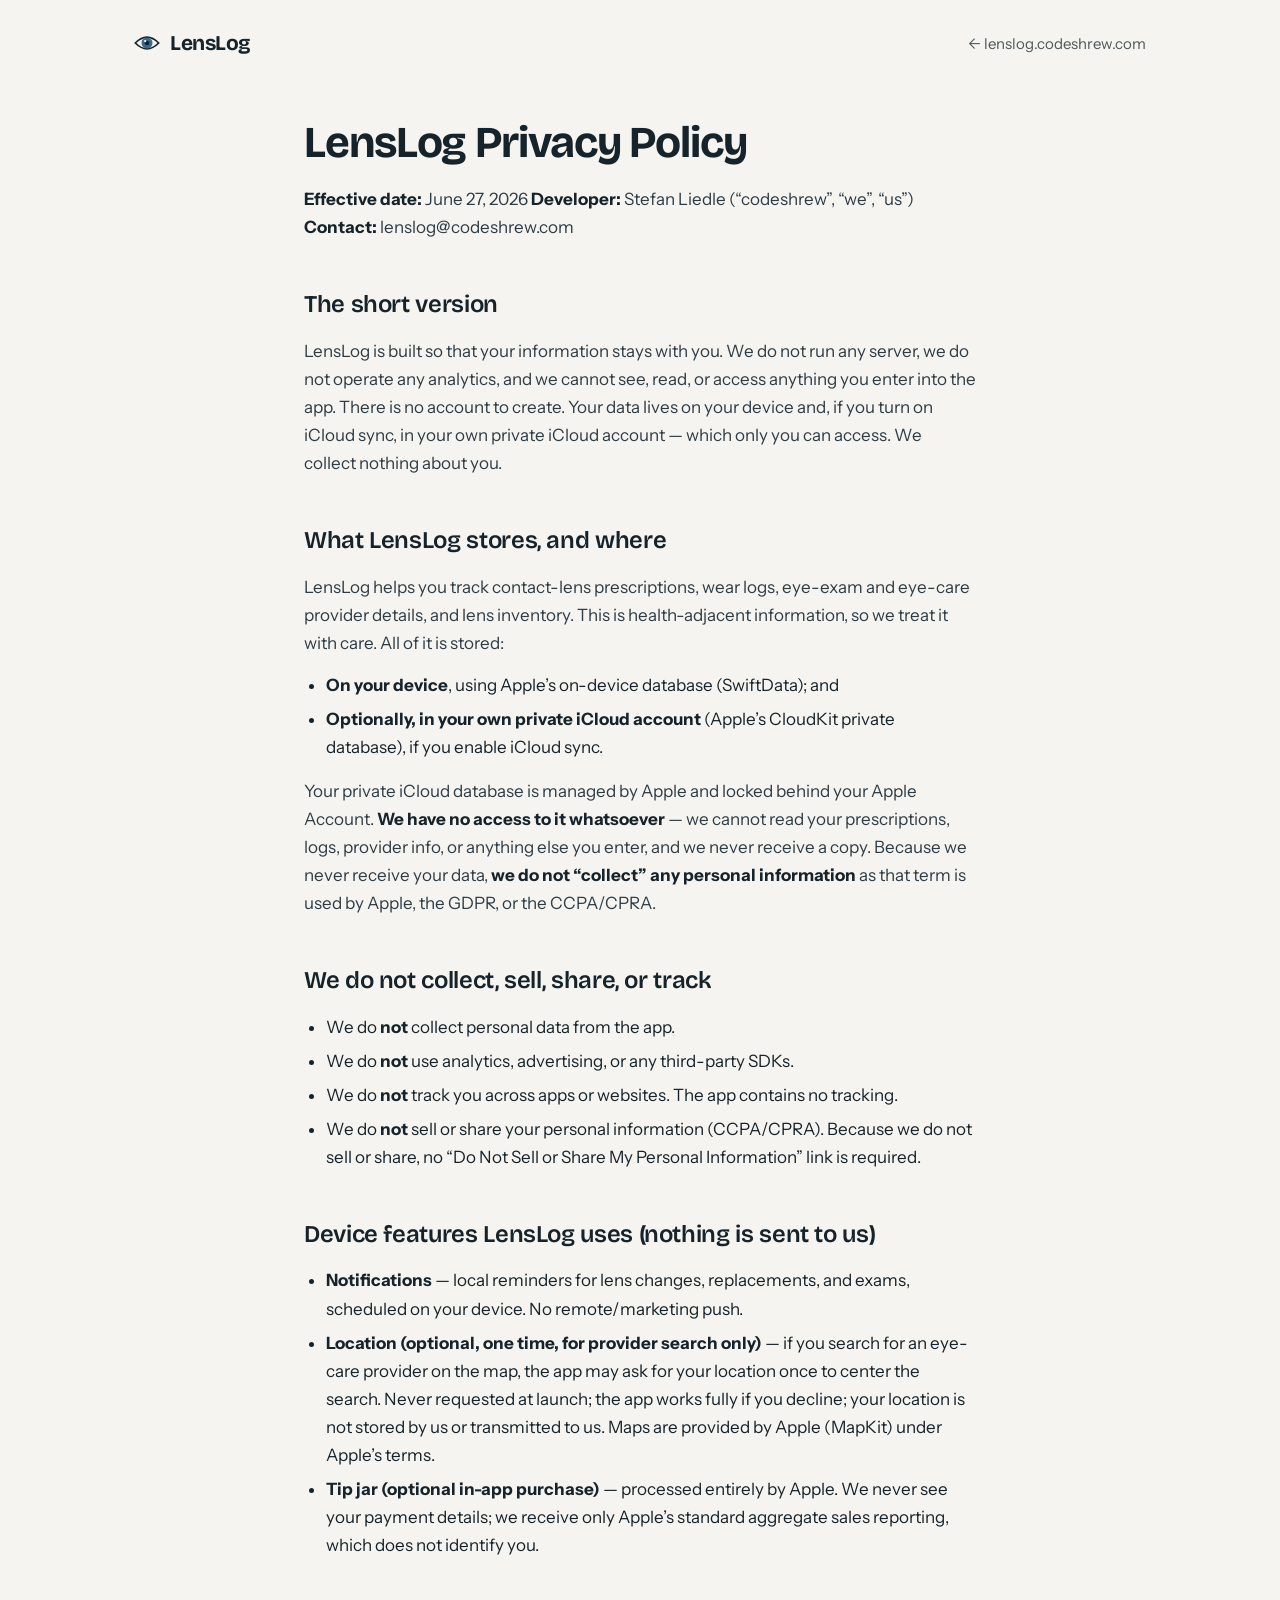
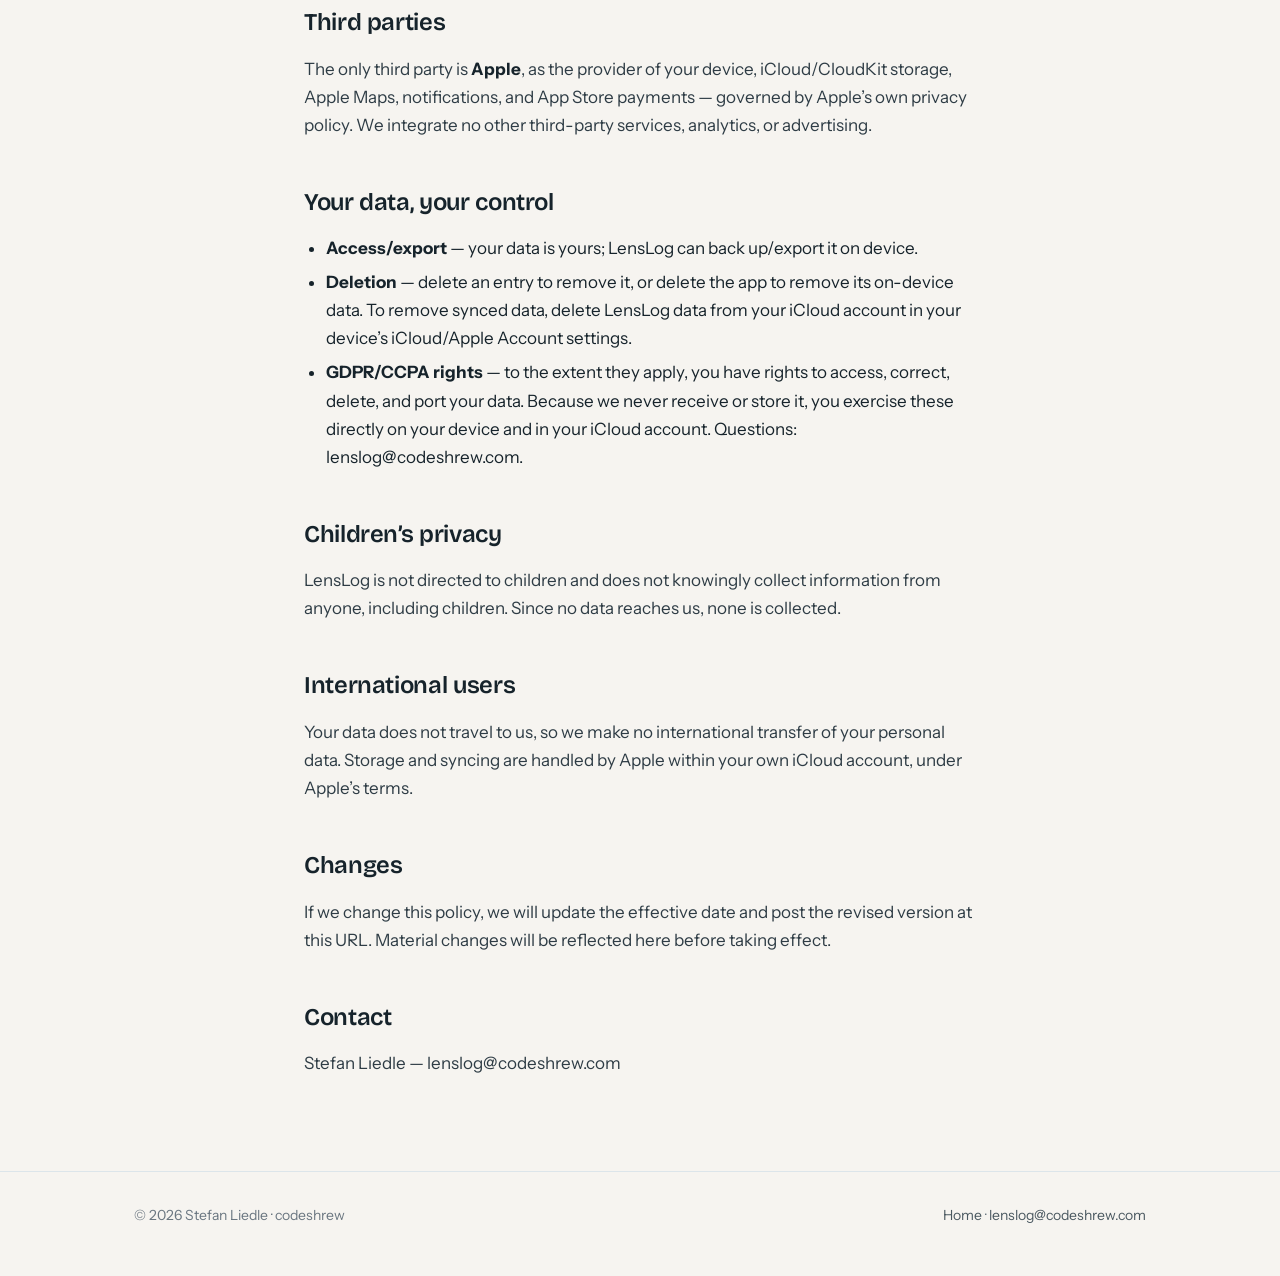
==== privacy/index.html @ 2ac611b7 "LensLog public site: splash + privacy policy Static GitHub Pages site for lenslog.codeshrew.com.  Co" ====
<!DOCTYPE html>
<html lang="en">
<head>
<meta charset="utf-8">
<meta name="viewport" content="width=device-width, initial-scale=1">
<title>Privacy Policy — LensLog</title>
<meta name="description" content="LensLog collects nothing. Your data stays on your device and in your own private iCloud.">
<link rel="icon" href="/favicon.svg" type="image/svg+xml">
<link rel="preconnect" href="https://fonts.googleapis.com">
<link rel="preconnect" href="https://fonts.gstatic.com" crossorigin>
<link href="https://fonts.googleapis.com/css2?family=Bricolage+Grotesque:opsz,wght@12..96,600;12..96,700&family=Instrument+Sans:wght@400;500;600&family=Spline+Sans+Mono:wght@400;500&display=swap" rel="stylesheet">
<style>
:root{--ink:#16232B;--iris:#3A6B8A;--iris-deep:#2B5069;--mist:#DCE5EA;--paper:#F6F4F0}
*{margin:0;padding:0;box-sizing:border-box}
body{font-family:"Instrument Sans",system-ui,sans-serif;background:var(--paper);color:var(--ink);
  font-size:17px;line-height:1.65;-webkit-font-smoothing:antialiased}
a{color:var(--iris-deep)}
a:focus-visible{outline:3px solid var(--iris);outline-offset:3px;border-radius:4px}
.wrap{max-width:720px;margin:0 auto;padding:0 24px}
nav{padding:26px 0}
nav .wrap{display:flex;align-items:center;justify-content:space-between;max-width:1060px}
.wordmark{display:flex;align-items:center;gap:10px;text-decoration:none;color:var(--ink);
  font-family:"Bricolage Grotesque",sans-serif;font-weight:700;font-size:21px;letter-spacing:-.02em}
.wordmark svg{width:26px;height:26px}
nav .links a{text-decoration:none;color:var(--ink);opacity:.75;font-size:15px}
nav .links a:hover{opacity:1}
main{padding:32px 0 80px}
main h1{font-family:"Bricolage Grotesque",sans-serif;font-size:clamp(32px,4.6vw,44px);
  font-weight:700;letter-spacing:-.025em;line-height:1.1;margin-bottom:18px}
main h2{font-family:"Bricolage Grotesque",sans-serif;font-size:24px;font-weight:600;
  letter-spacing:-.015em;margin:44px 0 12px}
main h3{font-size:18px;font-weight:600;margin:28px 0 8px}
main p{margin:0 0 14px;color:#2e3c45}
main ul,main ol{margin:0 0 16px 1.3em}
main li{margin-bottom:6px}
main strong{color:var(--ink)}
main hr{border:none;border-top:1px solid var(--mist);margin:36px 0}
footer{border-top:1px solid var(--mist)}
footer .wrap{max-width:1060px;padding:32px 24px 48px;font-size:14px;color:#6a7680;
  display:flex;justify-content:space-between;gap:16px;flex-wrap:wrap}
footer a{color:#4a5860;text-decoration:none}
footer a:hover{text-decoration:underline}
</style>
</head>
<body>
<nav>
  <div class="wrap">
    <a class="wordmark" href="/">
      <svg viewBox="0 0 40 40" aria-hidden="true">
        <path d="M2 20 Q 20 2 38 20 Q 20 38 2 20 Z" fill="none" stroke="#16232B" stroke-width="2.6"/>
        <circle cx="20" cy="20" r="8.5" fill="#3A6B8A"/>
        <circle cx="20" cy="20" r="3.6" fill="#16232B"/>
        <circle cx="17.2" cy="17" r="1.7" fill="#fff"/>
      </svg>
      LensLog
    </a>
    <div class="links"><a href="/">← lenslog.codeshrew.com</a></div>
  </div>
</nav>
<main>
<div class="wrap">
<h1 id="lenslog-privacy-policy">LensLog Privacy Policy</h1>
<p><strong>Effective date:</strong> June 27, 2026
<strong>Developer:</strong> Stefan Liedle (“codeshrew”, “we”, “us”)
<strong>Contact:</strong> lenslog@codeshrew.com</p>
<h2 id="the-short-version">The short version</h2>
<p>LensLog is built so that your information stays with you. We do not
run any server, we do not operate any analytics, and we cannot see,
read, or access anything you enter into the app. There is no account to
create. Your data lives on your device and, if you turn on iCloud sync,
in your own private iCloud account — which only you can access. We
collect nothing about you.</p>
<h2 id="what-lenslog-stores-and-where">What LensLog stores, and
where</h2>
<p>LensLog helps you track contact-lens prescriptions, wear logs,
eye-exam and eye-care provider details, and lens inventory. This is
health-adjacent information, so we treat it with care. All of it is
stored:</p>
<ul>
<li><strong>On your device</strong>, using Apple’s on-device database
(SwiftData); and</li>
<li><strong>Optionally, in your own private iCloud account</strong>
(Apple’s CloudKit private database), if you enable iCloud sync.</li>
</ul>
<p>Your private iCloud database is managed by Apple and locked behind
your Apple Account. <strong>We have no access to it whatsoever</strong>
— we cannot read your prescriptions, logs, provider info, or anything
else you enter, and we never receive a copy. Because we never receive
your data, <strong>we do not “collect” any personal information</strong>
as that term is used by Apple, the GDPR, or the CCPA/CPRA.</p>
<h2 id="we-do-not-collect-sell-share-or-track">We do not collect, sell,
share, or track</h2>
<ul>
<li>We do <strong>not</strong> collect personal data from the app.</li>
<li>We do <strong>not</strong> use analytics, advertising, or any
third-party SDKs.</li>
<li>We do <strong>not</strong> track you across apps or websites. The
app contains no tracking.</li>
<li>We do <strong>not</strong> sell or share your personal information
(CCPA/CPRA). Because we do not sell or share, no “Do Not Sell or Share
My Personal Information” link is required.</li>
</ul>
<h2 id="device-features-lenslog-uses-nothing-is-sent-to-us">Device
features LensLog uses (nothing is sent to us)</h2>
<ul>
<li><strong>Notifications</strong> — local reminders for lens changes,
replacements, and exams, scheduled on your device. No remote/marketing
push.</li>
<li><strong>Location (optional, one time, for provider search
only)</strong> — if you search for an eye-care provider on the map, the
app may ask for your location once to center the search. Never requested
at launch; the app works fully if you decline; your location is not
stored by us or transmitted to us. Maps are provided by Apple (MapKit)
under Apple’s terms.</li>
<li><strong>Tip jar (optional in-app purchase)</strong> — processed
entirely by Apple. We never see your payment details; we receive only
Apple’s standard aggregate sales reporting, which does not identify
you.</li>
</ul>
<h2 id="third-parties">Third parties</h2>
<p>The only third party is <strong>Apple</strong>, as the provider of
your device, iCloud/CloudKit storage, Apple Maps, notifications, and App
Store payments — governed by Apple’s own privacy policy. We integrate no
other third-party services, analytics, or advertising.</p>
<h2 id="your-data-your-control">Your data, your control</h2>
<ul>
<li><strong>Access/export</strong> — your data is yours; LensLog can
back up/export it on device.</li>
<li><strong>Deletion</strong> — delete an entry to remove it, or delete
the app to remove its on-device data. To remove synced data, delete
LensLog data from your iCloud account in your device’s iCloud/Apple
Account settings.</li>
<li><strong>GDPR/CCPA rights</strong> — to the extent they apply, you
have rights to access, correct, delete, and port your data. Because we
never receive or store it, you exercise these directly on your device
and in your iCloud account. Questions: lenslog@codeshrew.com.</li>
</ul>
<h2 id="childrens-privacy">Children’s privacy</h2>
<p>LensLog is not directed to children and does not knowingly collect
information from anyone, including children. Since no data reaches us,
none is collected.</p>
<h2 id="international-users">International users</h2>
<p>Your data does not travel to us, so we make no international transfer
of your personal data. Storage and syncing are handled by Apple within
your own iCloud account, under Apple’s terms.</p>
<h2 id="changes">Changes</h2>
<p>If we change this policy, we will update the effective date and post
the revised version at this URL. Material changes will be reflected here
before taking effect.</p>
<h2 id="contact">Contact</h2>
<p>Stefan Liedle — lenslog@codeshrew.com</p>
</div>
</main>
<footer>
  <div class="wrap">
    <div>© 2026 Stefan Liedle · codeshrew</div>
    <div><a href="/">Home</a> · <a href="mailto:lenslog@codeshrew.com">lenslog@codeshrew.com</a></div>
  </div>
</footer>
</body>
</html>
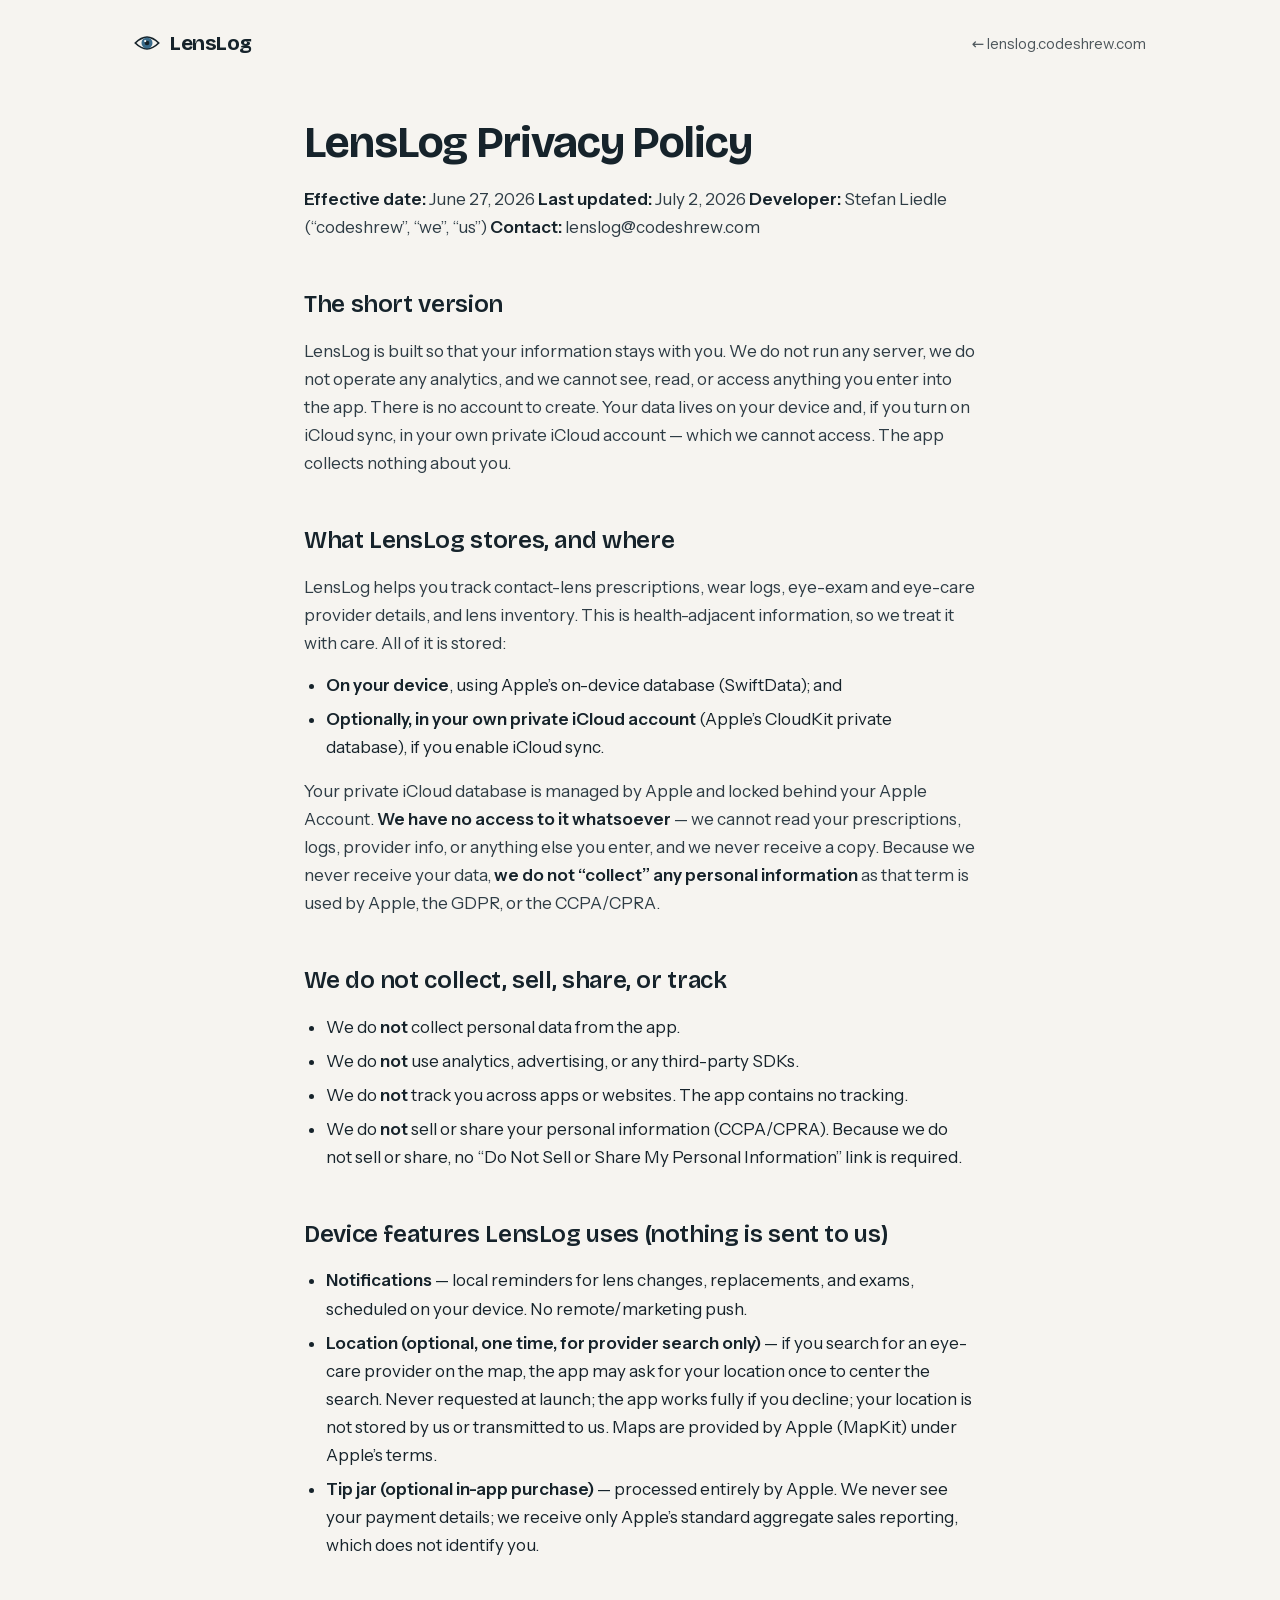
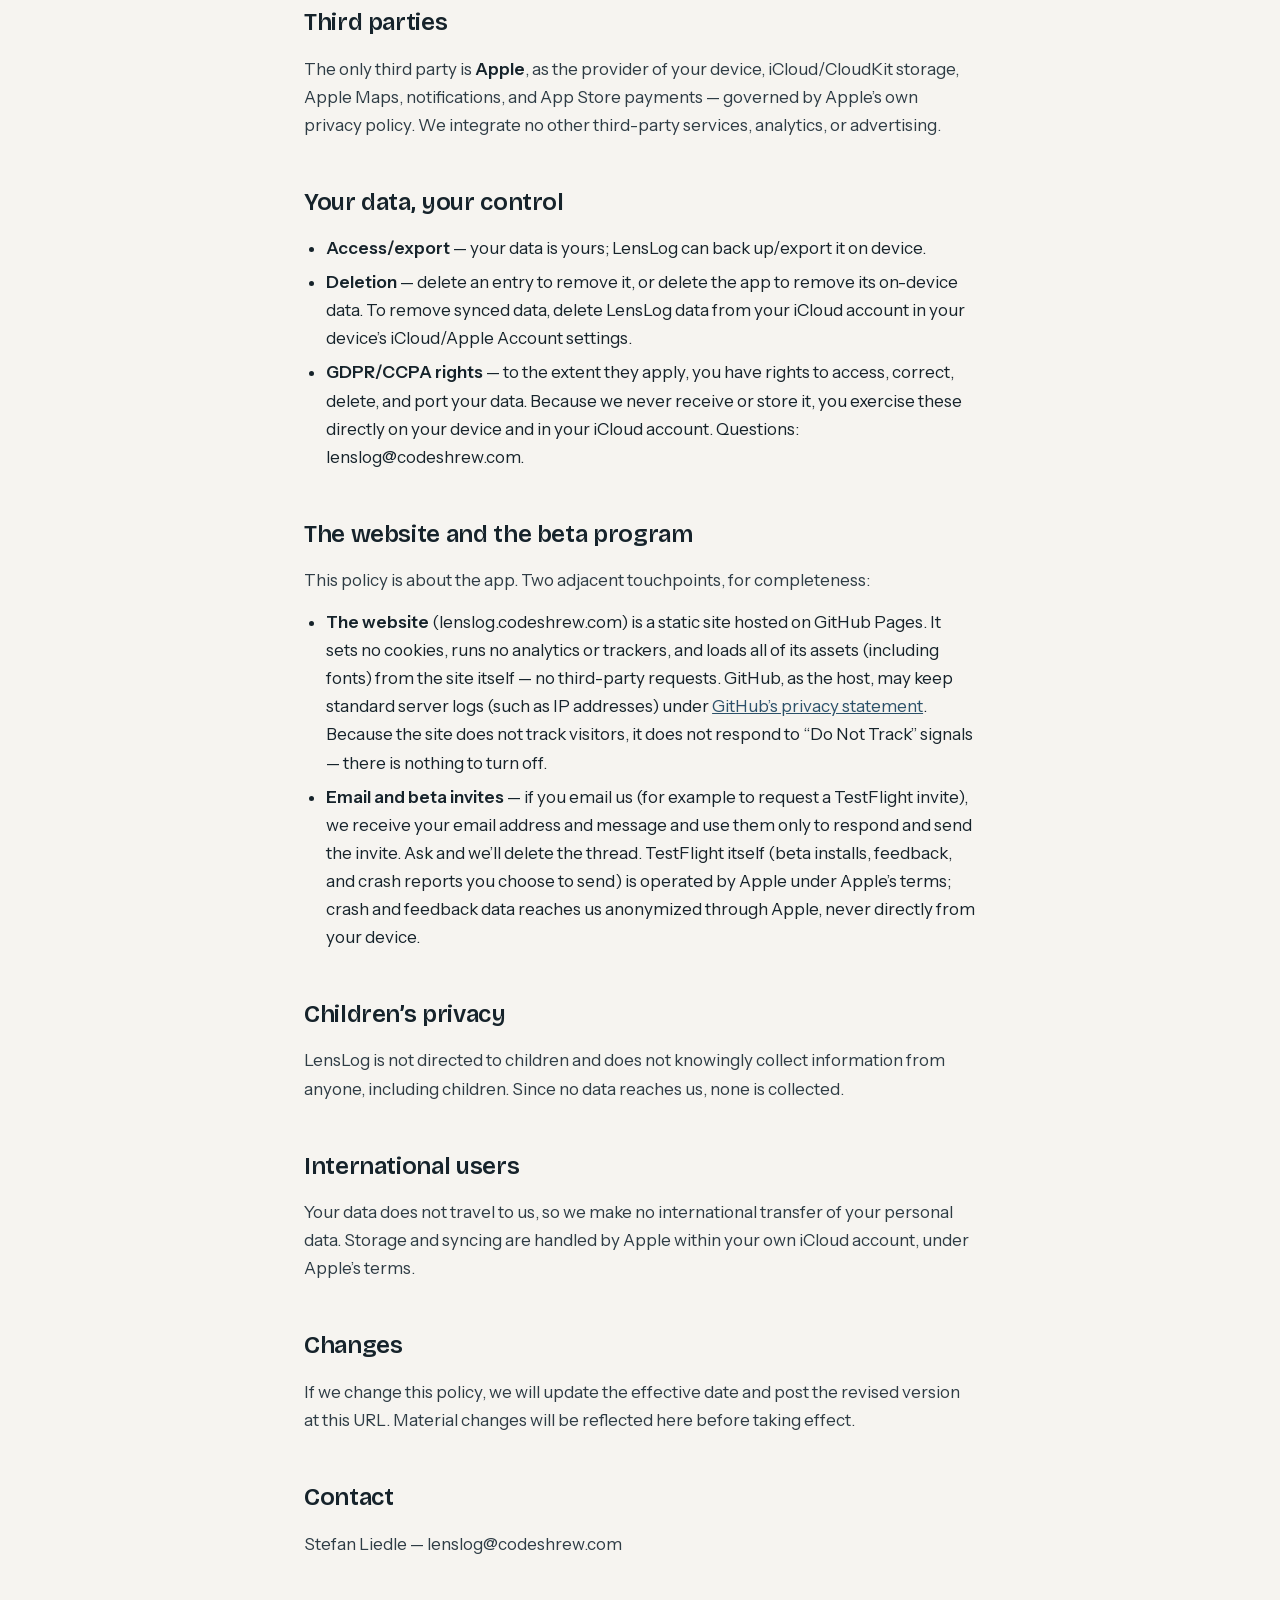
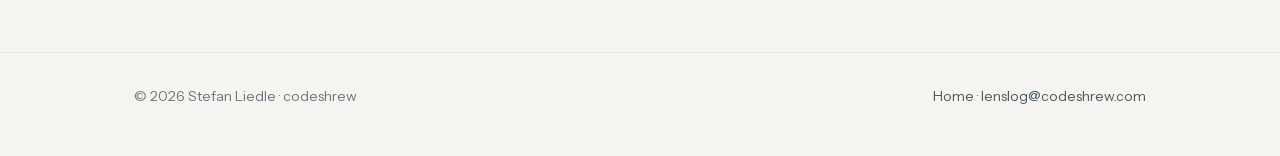
==== commit 6f50235a: "Legal review fixes: self-host fonts, tighten claims, support page, mail obfuscation From the marketi" ====
--- a/privacy/index.html
+++ b/privacy/index.html
@@ -6,9 +6,7 @@
 <title>Privacy Policy — LensLog</title>
 <meta name="description" content="LensLog collects nothing. Your data stays on your device and in your own private iCloud.">
 <link rel="icon" href="/favicon.svg" type="image/svg+xml">
-<link rel="preconnect" href="https://fonts.googleapis.com">
-<link rel="preconnect" href="https://fonts.gstatic.com" crossorigin>
-<link href="https://fonts.googleapis.com/css2?family=Bricolage+Grotesque:opsz,wght@12..96,600;12..96,700&family=Instrument+Sans:wght@400;500;600&family=Spline+Sans+Mono:wght@400;500&display=swap" rel="stylesheet">
+<link rel="stylesheet" href="/fonts/fonts.css">
 <style>
 :root{--ink:#16232B;--iris:#3A6B8A;--iris-deep:#2B5069;--mist:#DCE5EA;--paper:#F6F4F0}
 *{margin:0;padding:0;box-sizing:border-box}
@@ -60,16 +58,17 @@
 <main>
 <div class="wrap">
 <h1 id="lenslog-privacy-policy">LensLog Privacy Policy</h1>
-<p><strong>Effective date:</strong> June 27, 2026
-<strong>Developer:</strong> Stefan Liedle (“codeshrew”, “we”, “us”)
-<strong>Contact:</strong> lenslog@codeshrew.com</p>
+<p><strong>Effective date:</strong> June 27, 2026 <strong>Last
+updated:</strong> July 2, 2026 <strong>Developer:</strong> Stefan Liedle
+(“codeshrew”, “we”, “us”) <strong>Contact:</strong>
+lenslog@codeshrew.com</p>
 <h2 id="the-short-version">The short version</h2>
 <p>LensLog is built so that your information stays with you. We do not
 run any server, we do not operate any analytics, and we cannot see,
 read, or access anything you enter into the app. There is no account to
 create. Your data lives on your device and, if you turn on iCloud sync,
-in your own private iCloud account — which only you can access. We
-collect nothing about you.</p>
+in your own private iCloud account — which we cannot access. The app
+collects nothing about you.</p>
 <h2 id="what-lenslog-stores-and-where">What LensLog stores, and
 where</h2>
 <p>LensLog helps you track contact-lens prescriptions, wear logs,
@@ -135,6 +134,28 @@
 never receive or store it, you exercise these directly on your device
 and in your iCloud account. Questions: lenslog@codeshrew.com.</li>
 </ul>
+<h2 id="the-website-and-the-beta-program">The website and the beta
+program</h2>
+<p>This policy is about the app. Two adjacent touchpoints, for
+completeness:</p>
+<ul>
+<li><strong>The website</strong> (lenslog.codeshrew.com) is a static
+site hosted on GitHub Pages. It sets no cookies, runs no analytics or
+trackers, and loads all of its assets (including fonts) from the site
+itself — no third-party requests. GitHub, as the host, may keep standard
+server logs (such as IP addresses) under <a
+href="https://docs.github.com/en/site-policy/privacy-policies/github-general-privacy-statement">GitHub’s
+privacy statement</a>. Because the site does not track visitors, it does
+not respond to “Do Not Track” signals — there is nothing to turn
+off.</li>
+<li><strong>Email and beta invites</strong> — if you email us (for
+example to request a TestFlight invite), we receive your email address
+and message and use them only to respond and send the invite. Ask and
+we’ll delete the thread. TestFlight itself (beta installs, feedback, and
+crash reports you choose to send) is operated by Apple under Apple’s
+terms; crash and feedback data reaches us anonymized through Apple,
+never directly from your device.</li>
+</ul>
 <h2 id="childrens-privacy">Children’s privacy</h2>
 <p>LensLog is not directed to children and does not knowingly collect
 information from anyone, including children. Since no data reaches us,
@@ -149,13 +170,23 @@
 before taking effect.</p>
 <h2 id="contact">Contact</h2>
 <p>Stefan Liedle — lenslog@codeshrew.com</p>
+
 </div>
 </main>
 <footer>
   <div class="wrap">
     <div>© 2026 Stefan Liedle · codeshrew</div>
-    <div><a href="/">Home</a> · <a href="mailto:lenslog@codeshrew.com">lenslog@codeshrew.com</a></div>
+    <div><a href="/">Home</a> · <a href="/support/" data-mail="" data-mail-text>contact</a></div>
   </div>
 </footer>
+<script>
+(function () {
+  var addr = ["lenslog", "codeshrew.com"].join("@");
+  document.querySelectorAll("a[data-mail]").forEach(function (a) {
+    a.href = "mailto:" + addr + (a.getAttribute("data-mail") || "");
+    if (a.hasAttribute("data-mail-text")) a.textContent = addr;
+  });
+})();
+</script>
 </body>
 </html>
--- a/fonts/fonts.css
+++ b/fonts/fonts.css
@@ -0,0 +1,186 @@
+/* vietnamese */
+@font-face {
+  font-family: 'Bricolage Grotesque';
+  font-style: normal;
+  font-weight: 400;
+  font-stretch: 100%;
+  font-display: swap;
+  src: url(/fonts/gf-00.woff2) format('woff2');
+  unicode-range: U+0102-0103, U+0110-0111, U+0128-0129, U+0168-0169, U+01A0-01A1, U+01AF-01B0, U+0300-0301, U+0303-0304, U+0308-0309, U+0323, U+0329, U+1EA0-1EF9, U+20AB;
+}
+/* latin-ext */
+@font-face {
+  font-family: 'Bricolage Grotesque';
+  font-style: normal;
+  font-weight: 400;
+  font-stretch: 100%;
+  font-display: swap;
+  src: url(/fonts/gf-01.woff2) format('woff2');
+  unicode-range: U+0100-02BA, U+02BD-02C5, U+02C7-02CC, U+02CE-02D7, U+02DD-02FF, U+0304, U+0308, U+0329, U+1D00-1DBF, U+1E00-1E9F, U+1EF2-1EFF, U+2020, U+20A0-20AB, U+20AD-20C0, U+2113, U+2C60-2C7F, U+A720-A7FF;
+}
+/* latin */
+@font-face {
+  font-family: 'Bricolage Grotesque';
+  font-style: normal;
+  font-weight: 400;
+  font-stretch: 100%;
+  font-display: swap;
+  src: url(/fonts/gf-02.woff2) format('woff2');
+  unicode-range: U+0000-00FF, U+0131, U+0152-0153, U+02BB-02BC, U+02C6, U+02DA, U+02DC, U+0304, U+0308, U+0329, U+2000-206F, U+20AC, U+2122, U+2191, U+2193, U+2212, U+2215, U+FEFF, U+FFFD;
+}
+/* vietnamese */
+@font-face {
+  font-family: 'Bricolage Grotesque';
+  font-style: normal;
+  font-weight: 600;
+  font-stretch: 100%;
+  font-display: swap;
+  src: url(/fonts/gf-00.woff2) format('woff2');
+  unicode-range: U+0102-0103, U+0110-0111, U+0128-0129, U+0168-0169, U+01A0-01A1, U+01AF-01B0, U+0300-0301, U+0303-0304, U+0308-0309, U+0323, U+0329, U+1EA0-1EF9, U+20AB;
+}
+/* latin-ext */
+@font-face {
+  font-family: 'Bricolage Grotesque';
+  font-style: normal;
+  font-weight: 600;
+  font-stretch: 100%;
+  font-display: swap;
+  src: url(/fonts/gf-01.woff2) format('woff2');
+  unicode-range: U+0100-02BA, U+02BD-02C5, U+02C7-02CC, U+02CE-02D7, U+02DD-02FF, U+0304, U+0308, U+0329, U+1D00-1DBF, U+1E00-1E9F, U+1EF2-1EFF, U+2020, U+20A0-20AB, U+20AD-20C0, U+2113, U+2C60-2C7F, U+A720-A7FF;
+}
+/* latin */
+@font-face {
+  font-family: 'Bricolage Grotesque';
+  font-style: normal;
+  font-weight: 600;
+  font-stretch: 100%;
+  font-display: swap;
+  src: url(/fonts/gf-02.woff2) format('woff2');
+  unicode-range: U+0000-00FF, U+0131, U+0152-0153, U+02BB-02BC, U+02C6, U+02DA, U+02DC, U+0304, U+0308, U+0329, U+2000-206F, U+20AC, U+2122, U+2191, U+2193, U+2212, U+2215, U+FEFF, U+FFFD;
+}
+/* vietnamese */
+@font-face {
+  font-family: 'Bricolage Grotesque';
+  font-style: normal;
+  font-weight: 700;
+  font-stretch: 100%;
+  font-display: swap;
+  src: url(/fonts/gf-00.woff2) format('woff2');
+  unicode-range: U+0102-0103, U+0110-0111, U+0128-0129, U+0168-0169, U+01A0-01A1, U+01AF-01B0, U+0300-0301, U+0303-0304, U+0308-0309, U+0323, U+0329, U+1EA0-1EF9, U+20AB;
+}
+/* latin-ext */
+@font-face {
+  font-family: 'Bricolage Grotesque';
+  font-style: normal;
+  font-weight: 700;
+  font-stretch: 100%;
+  font-display: swap;
+  src: url(/fonts/gf-01.woff2) format('woff2');
+  unicode-range: U+0100-02BA, U+02BD-02C5, U+02C7-02CC, U+02CE-02D7, U+02DD-02FF, U+0304, U+0308, U+0329, U+1D00-1DBF, U+1E00-1E9F, U+1EF2-1EFF, U+2020, U+20A0-20AB, U+20AD-20C0, U+2113, U+2C60-2C7F, U+A720-A7FF;
+}
+/* latin */
+@font-face {
+  font-family: 'Bricolage Grotesque';
+  font-style: normal;
+  font-weight: 700;
+  font-stretch: 100%;
+  font-display: swap;
+  src: url(/fonts/gf-02.woff2) format('woff2');
+  unicode-range: U+0000-00FF, U+0131, U+0152-0153, U+02BB-02BC, U+02C6, U+02DA, U+02DC, U+0304, U+0308, U+0329, U+2000-206F, U+20AC, U+2122, U+2191, U+2193, U+2212, U+2215, U+FEFF, U+FFFD;
+}
+/* latin-ext */
+@font-face {
+  font-family: 'Instrument Sans';
+  font-style: normal;
+  font-weight: 400;
+  font-stretch: 100%;
+  font-display: swap;
+  src: url(/fonts/gf-03.woff2) format('woff2');
+  unicode-range: U+0100-02BA, U+02BD-02C5, U+02C7-02CC, U+02CE-02D7, U+02DD-02FF, U+0304, U+0308, U+0329, U+1D00-1DBF, U+1E00-1E9F, U+1EF2-1EFF, U+2020, U+20A0-20AB, U+20AD-20C0, U+2113, U+2C60-2C7F, U+A720-A7FF;
+}
+/* latin */
+@font-face {
+  font-family: 'Instrument Sans';
+  font-style: normal;
+  font-weight: 400;
+  font-stretch: 100%;
+  font-display: swap;
+  src: url(/fonts/gf-04.woff2) format('woff2');
+  unicode-range: U+0000-00FF, U+0131, U+0152-0153, U+02BB-02BC, U+02C6, U+02DA, U+02DC, U+0304, U+0308, U+0329, U+2000-206F, U+20AC, U+2122, U+2191, U+2193, U+2212, U+2215, U+FEFF, U+FFFD;
+}
+/* latin-ext */
+@font-face {
+  font-family: 'Instrument Sans';
+  font-style: normal;
+  font-weight: 500;
+  font-stretch: 100%;
+  font-display: swap;
+  src: url(/fonts/gf-03.woff2) format('woff2');
+  unicode-range: U+0100-02BA, U+02BD-02C5, U+02C7-02CC, U+02CE-02D7, U+02DD-02FF, U+0304, U+0308, U+0329, U+1D00-1DBF, U+1E00-1E9F, U+1EF2-1EFF, U+2020, U+20A0-20AB, U+20AD-20C0, U+2113, U+2C60-2C7F, U+A720-A7FF;
+}
+/* latin */
+@font-face {
+  font-family: 'Instrument Sans';
+  font-style: normal;
+  font-weight: 500;
+  font-stretch: 100%;
+  font-display: swap;
+  src: url(/fonts/gf-04.woff2) format('woff2');
+  unicode-range: U+0000-00FF, U+0131, U+0152-0153, U+02BB-02BC, U+02C6, U+02DA, U+02DC, U+0304, U+0308, U+0329, U+2000-206F, U+20AC, U+2122, U+2191, U+2193, U+2212, U+2215, U+FEFF, U+FFFD;
+}
+/* latin-ext */
+@font-face {
+  font-family: 'Instrument Sans';
+  font-style: normal;
+  font-weight: 600;
+  font-stretch: 100%;
+  font-display: swap;
+  src: url(/fonts/gf-03.woff2) format('woff2');
+  unicode-range: U+0100-02BA, U+02BD-02C5, U+02C7-02CC, U+02CE-02D7, U+02DD-02FF, U+0304, U+0308, U+0329, U+1D00-1DBF, U+1E00-1E9F, U+1EF2-1EFF, U+2020, U+20A0-20AB, U+20AD-20C0, U+2113, U+2C60-2C7F, U+A720-A7FF;
+}
+/* latin */
+@font-face {
+  font-family: 'Instrument Sans';
+  font-style: normal;
+  font-weight: 600;
+  font-stretch: 100%;
+  font-display: swap;
+  src: url(/fonts/gf-04.woff2) format('woff2');
+  unicode-range: U+0000-00FF, U+0131, U+0152-0153, U+02BB-02BC, U+02C6, U+02DA, U+02DC, U+0304, U+0308, U+0329, U+2000-206F, U+20AC, U+2122, U+2191, U+2193, U+2212, U+2215, U+FEFF, U+FFFD;
+}
+/* latin-ext */
+@font-face {
+  font-family: 'Spline Sans Mono';
+  font-style: normal;
+  font-weight: 400;
+  font-display: swap;
+  src: url(/fonts/gf-05.woff2) format('woff2');
+  unicode-range: U+0100-02BA, U+02BD-02C5, U+02C7-02CC, U+02CE-02D7, U+02DD-02FF, U+0304, U+0308, U+0329, U+1D00-1DBF, U+1E00-1E9F, U+1EF2-1EFF, U+2020, U+20A0-20AB, U+20AD-20C0, U+2113, U+2C60-2C7F, U+A720-A7FF;
+}
+/* latin */
+@font-face {
+  font-family: 'Spline Sans Mono';
+  font-style: normal;
+  font-weight: 400;
+  font-display: swap;
+  src: url(/fonts/gf-06.woff2) format('woff2');
+  unicode-range: U+0000-00FF, U+0131, U+0152-0153, U+02BB-02BC, U+02C6, U+02DA, U+02DC, U+0304, U+0308, U+0329, U+2000-206F, U+20AC, U+2122, U+2191, U+2193, U+2212, U+2215, U+FEFF, U+FFFD;
+}
+/* latin-ext */
+@font-face {
+  font-family: 'Spline Sans Mono';
+  font-style: normal;
+  font-weight: 500;
+  font-display: swap;
+  src: url(/fonts/gf-05.woff2) format('woff2');
+  unicode-range: U+0100-02BA, U+02BD-02C5, U+02C7-02CC, U+02CE-02D7, U+02DD-02FF, U+0304, U+0308, U+0329, U+1D00-1DBF, U+1E00-1E9F, U+1EF2-1EFF, U+2020, U+20A0-20AB, U+20AD-20C0, U+2113, U+2C60-2C7F, U+A720-A7FF;
+}
+/* latin */
+@font-face {
+  font-family: 'Spline Sans Mono';
+  font-style: normal;
+  font-weight: 500;
+  font-display: swap;
+  src: url(/fonts/gf-06.woff2) format('woff2');
+  unicode-range: U+0000-00FF, U+0131, U+0152-0153, U+02BB-02BC, U+02C6, U+02DA, U+02DC, U+0304, U+0308, U+0329, U+2000-206F, U+20AC, U+2122, U+2191, U+2193, U+2212, U+2215, U+FEFF, U+FFFD;
+}
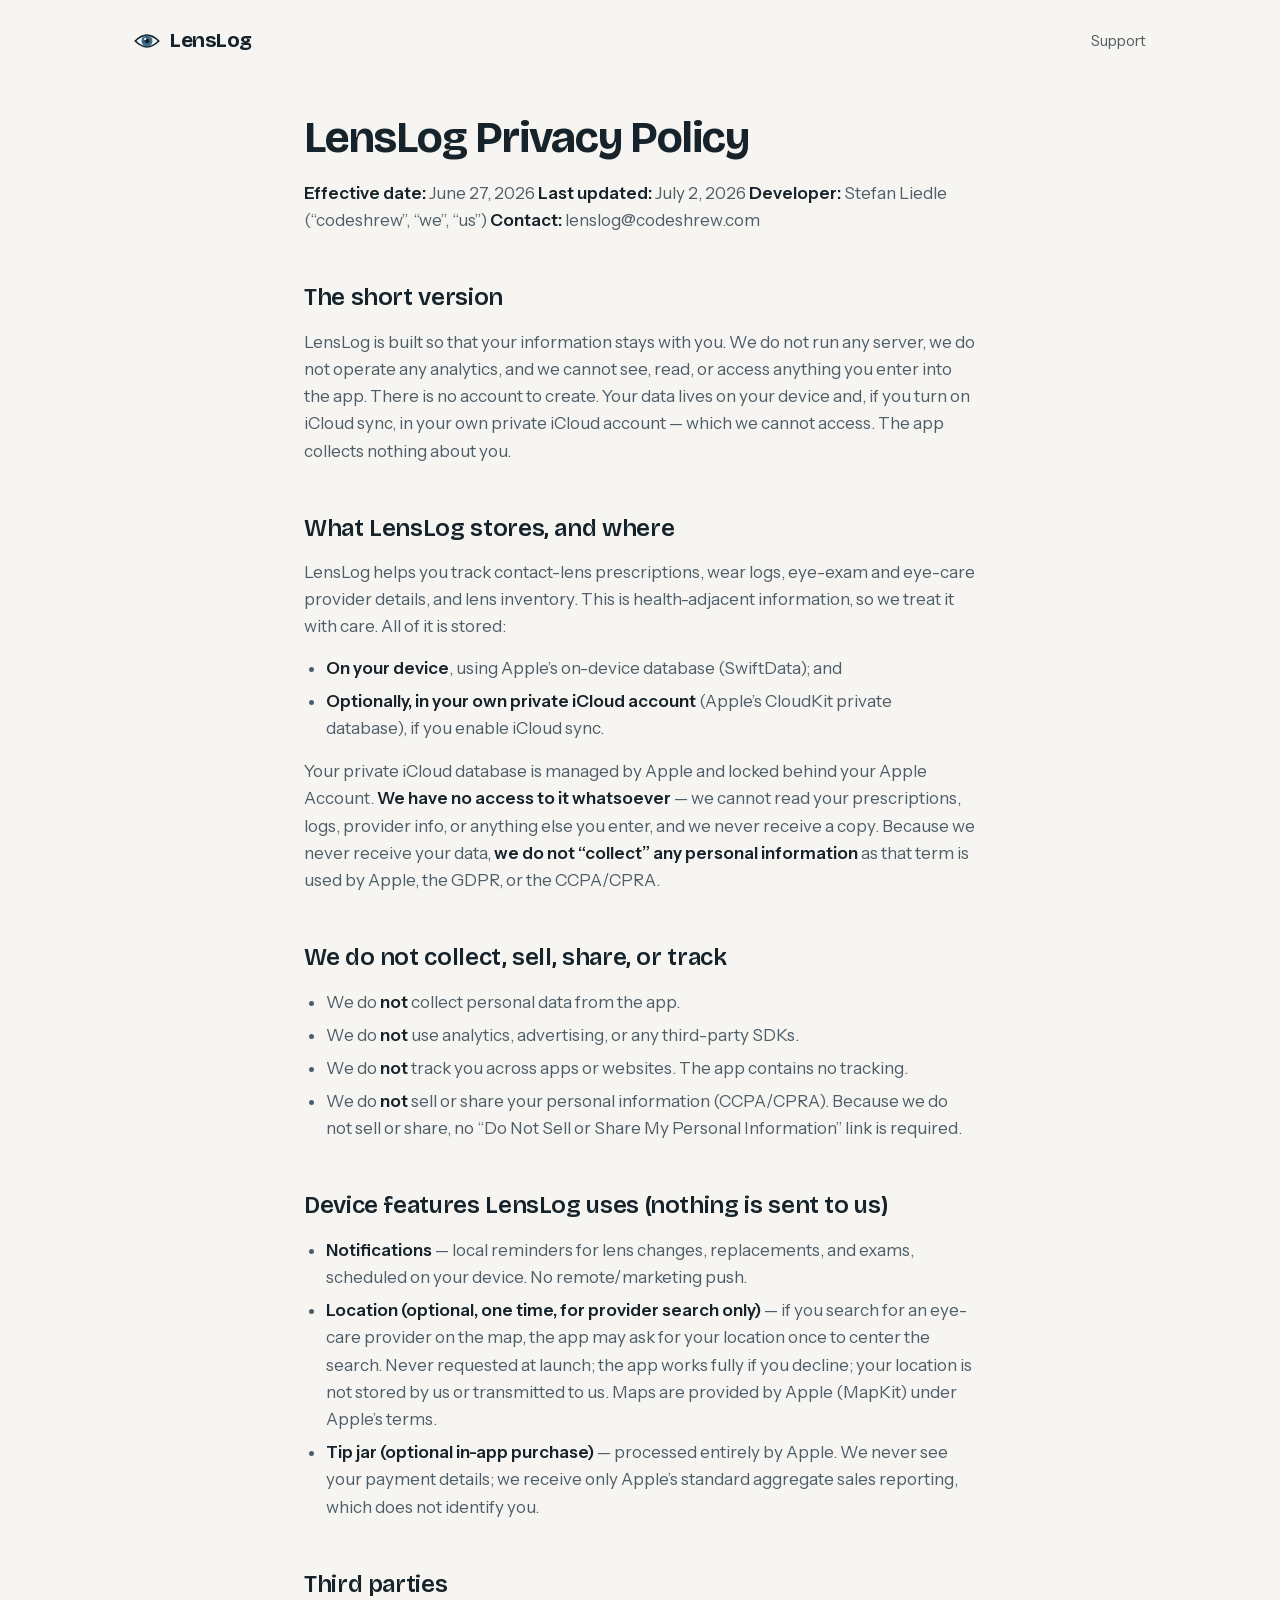
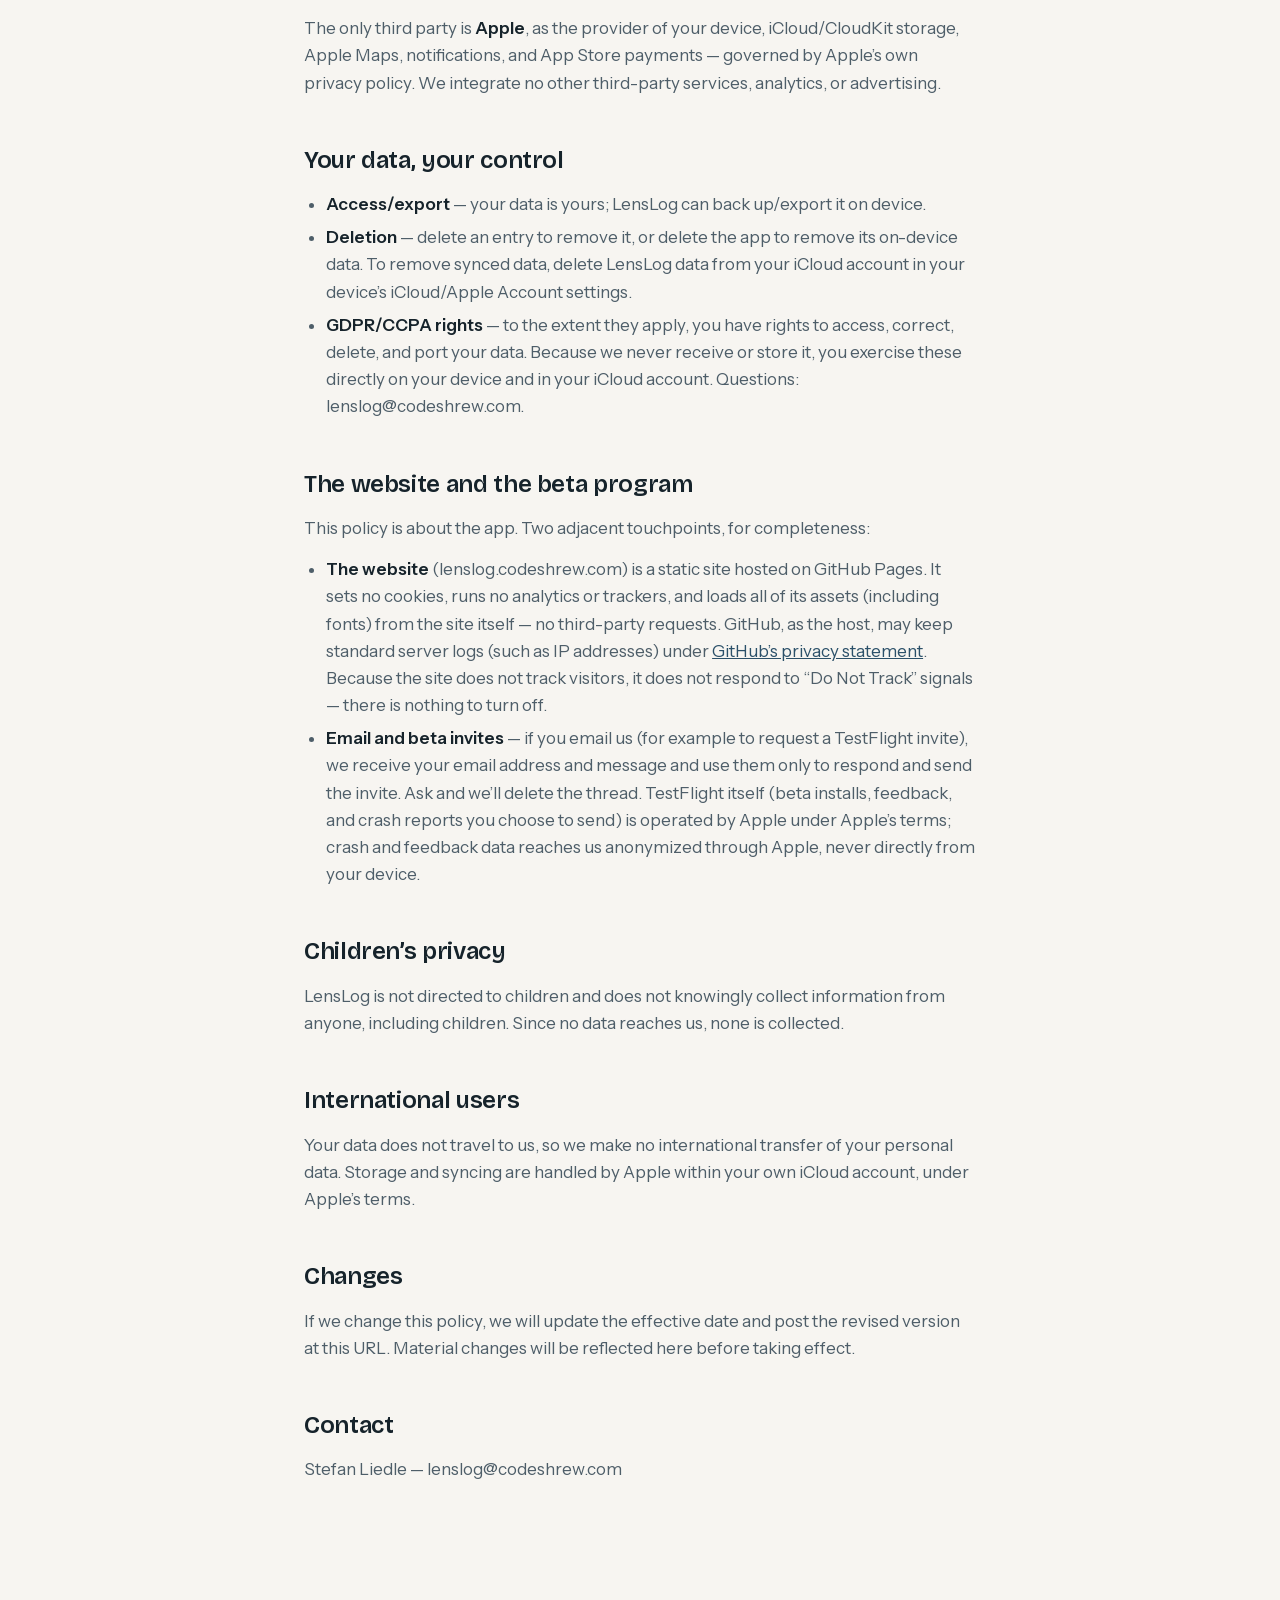
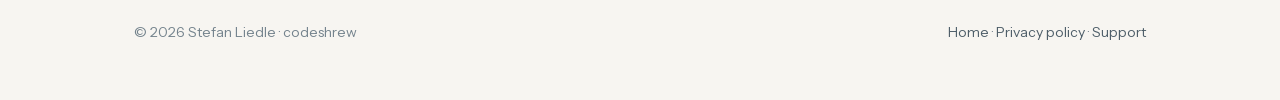
==== commit 4afbb24a: "Full design-system pass: shared site.css, dark mode everywhere, motion, a11y, SEO - One design syste" ====
--- a/privacy/index.html
+++ b/privacy/index.html
@@ -1,62 +1,37 @@
 <!DOCTYPE html>
 <html lang="en">
 <head>
+<title>Privacy Policy — LensLog</title>
+<meta name="description" content="LensLog collects nothing. Your data stays on your device and in your own private iCloud.">
+<link rel="canonical" href="https://lenslog.codeshrew.com/privacy/">
 <meta charset="utf-8">
 <meta name="viewport" content="width=device-width, initial-scale=1">
-<title>Privacy Policy — LensLog</title>
-<meta name="description" content="LensLog collects nothing. Your data stays on your device and in your own private iCloud.">
+<meta name="theme-color" media="(prefers-color-scheme: light)" content="#F7F5F1">
+<meta name="theme-color" media="(prefers-color-scheme: dark)" content="#0D161D">
 <link rel="icon" href="/favicon.svg" type="image/svg+xml">
+<link rel="preload" href="/fonts/gf-02.woff2" as="font" type="font/woff2" crossorigin>
+<link rel="preload" href="/fonts/gf-04.woff2" as="font" type="font/woff2" crossorigin>
 <link rel="stylesheet" href="/fonts/fonts.css">
-<style>
-:root{--ink:#16232B;--iris:#3A6B8A;--iris-deep:#2B5069;--mist:#DCE5EA;--paper:#F6F4F0}
-*{margin:0;padding:0;box-sizing:border-box}
-body{font-family:"Instrument Sans",system-ui,sans-serif;background:var(--paper);color:var(--ink);
-  font-size:17px;line-height:1.65;-webkit-font-smoothing:antialiased}
-a{color:var(--iris-deep)}
-a:focus-visible{outline:3px solid var(--iris);outline-offset:3px;border-radius:4px}
-.wrap{max-width:720px;margin:0 auto;padding:0 24px}
-nav{padding:26px 0}
-nav .wrap{display:flex;align-items:center;justify-content:space-between;max-width:1060px}
-.wordmark{display:flex;align-items:center;gap:10px;text-decoration:none;color:var(--ink);
-  font-family:"Bricolage Grotesque",sans-serif;font-weight:700;font-size:21px;letter-spacing:-.02em}
-.wordmark svg{width:26px;height:26px}
-nav .links a{text-decoration:none;color:var(--ink);opacity:.75;font-size:15px}
-nav .links a:hover{opacity:1}
-main{padding:32px 0 80px}
-main h1{font-family:"Bricolage Grotesque",sans-serif;font-size:clamp(32px,4.6vw,44px);
-  font-weight:700;letter-spacing:-.025em;line-height:1.1;margin-bottom:18px}
-main h2{font-family:"Bricolage Grotesque",sans-serif;font-size:24px;font-weight:600;
-  letter-spacing:-.015em;margin:44px 0 12px}
-main h3{font-size:18px;font-weight:600;margin:28px 0 8px}
-main p{margin:0 0 14px;color:#2e3c45}
-main ul,main ol{margin:0 0 16px 1.3em}
-main li{margin-bottom:6px}
-main strong{color:var(--ink)}
-main hr{border:none;border-top:1px solid var(--mist);margin:36px 0}
-footer{border-top:1px solid var(--mist)}
-footer .wrap{max-width:1060px;padding:32px 24px 48px;font-size:14px;color:#6a7680;
-  display:flex;justify-content:space-between;gap:16px;flex-wrap:wrap}
-footer a{color:#4a5860;text-decoration:none}
-footer a:hover{text-decoration:underline}
-</style>
+<link rel="stylesheet" href="/site.css">
 </head>
 <body>
-<nav>
+<a class="skip" href="#main">Skip to content</a>
+<nav class="site" aria-label="Site">
   <div class="wrap">
     <a class="wordmark" href="/">
       <svg viewBox="0 0 40 40" aria-hidden="true">
-        <path d="M2 20 Q 20 2 38 20 Q 20 38 2 20 Z" fill="none" stroke="#16232B" stroke-width="2.6"/>
+        <path class="outline" d="M2 20 Q 20 2 38 20 Q 20 38 2 20 Z" fill="none" stroke-width="2.6"/>
         <circle cx="20" cy="20" r="8.5" fill="#3A6B8A"/>
-        <circle cx="20" cy="20" r="3.6" fill="#16232B"/>
+        <circle cx="20" cy="20" r="3.6" fill="#101B22"/>
         <circle cx="17.2" cy="17" r="1.7" fill="#fff"/>
       </svg>
       LensLog
     </a>
-    <div class="links"><a href="/">← lenslog.codeshrew.com</a></div>
+    <div class="links"><a href="/support/">Support</a></div>
   </div>
 </nav>
-<main>
-<div class="wrap">
+
+<main id="main" class="prose">
 <h1 id="lenslog-privacy-policy">LensLog Privacy Policy</h1>
 <p><strong>Effective date:</strong> June 27, 2026 <strong>Last
 updated:</strong> July 2, 2026 <strong>Developer:</strong> Stefan Liedle
@@ -171,12 +146,11 @@
 <h2 id="contact">Contact</h2>
 <p>Stefan Liedle — lenslog@codeshrew.com</p>
 
-</div>
 </main>
-<footer>
+<footer class="site">
   <div class="wrap">
     <div>© 2026 Stefan Liedle · codeshrew</div>
-    <div><a href="/">Home</a> · <a href="/support/" data-mail="" data-mail-text>contact</a></div>
+    <div><a href="/">Home</a> · <a href="/privacy/">Privacy policy</a> · <a href="/support/">Support</a></div>
   </div>
 </footer>
 <script>
@@ -189,4 +163,4 @@
 })();
 </script>
 </body>
-</html>
+</html>
--- a/site.css
+++ b/site.css
@@ -0,0 +1,256 @@
+/* LensLog site design system — shared by every page.
+   Theming is pure CSS media queries (no JS), so there is no flash of the
+   wrong scheme by construction; `color-scheme` + theme-color meta keep the
+   UA chrome (scrollbars, form controls, Safari tab bar) in sync. */
+
+:root{
+  color-scheme: light dark;
+  --iris:#3A6B8A;
+  --iris-deep:#2B5069;
+  --iris-light:#9DBACC;
+  --maxw:1060px;
+
+  --bg:#F7F5F1;
+  --raise:#FFFFFF;
+  --text:#16232B;
+  --muted:#4E5E69;
+  --soft:#74838D;
+  --border:#E0E7EB;
+  --accent:#2B5069;
+  --band-bg:#16232B;
+  --band-text:#F5EDEB;
+  --band-muted:#B9C6CE;
+  --btn-bg:#16232B;
+  --btn-text:#FFFFFF;
+  --btn-hover:#2B5069;
+  --shadow:0 12px 32px rgba(10,20,28,.12);
+  --ring-track:#DCE5EA;
+}
+@media (prefers-color-scheme: dark){
+  :root{
+    --bg:#0D161D;
+    --raise:#14202A;
+    --text:#ECF2F6;
+    --muted:#A3B4BF;
+    --soft:#7E8F9A;
+    --border:#223240;
+    --accent:#8FB6CE;
+    --band-bg:#081117;
+    --band-text:#ECF2F6;
+    --band-muted:#A3B4BF;
+    --btn-bg:#ECF2F6;
+    --btn-text:#0D161D;
+    --btn-hover:#C6D9E5;
+    --shadow:0 12px 32px rgba(0,0,0,.45);
+    --ring-track:#223240;
+  }
+}
+
+*{margin:0;padding:0;box-sizing:border-box}
+html{scroll-behavior:smooth}
+@media (prefers-reduced-motion:reduce){ html{scroll-behavior:auto} }
+body{
+  font-family:"Instrument Sans",system-ui,sans-serif;
+  background:var(--bg);color:var(--text);
+  font-size:17px;line-height:1.6;
+  -webkit-font-smoothing:antialiased;
+  text-rendering:optimizeLegibility;
+}
+img{max-width:100%;height:auto}
+a{color:var(--accent)}
+a:focus-visible,button:focus-visible{outline:3px solid var(--iris);outline-offset:3px;border-radius:4px}
+.wrap{max-width:var(--maxw);margin:0 auto;padding:0 24px}
+.mono{font-family:"Spline Sans Mono",ui-monospace,monospace}
+
+/* Skip link (a11y): visually hidden until focused. */
+.skip{
+  position:absolute;left:-999px;top:12px;z-index:10;
+  background:var(--raise);color:var(--text);padding:10px 16px;border-radius:8px;
+  box-shadow:var(--shadow);text-decoration:none;font-weight:600;
+}
+.skip:focus{left:12px}
+
+/* ---------- nav ---------- */
+nav.site{padding:24px 0}
+nav.site .wrap{display:flex;align-items:center;justify-content:space-between}
+.wordmark{display:flex;align-items:center;gap:10px;text-decoration:none;color:var(--text);
+  font-family:"Bricolage Grotesque",sans-serif;font-weight:700;font-size:21px;letter-spacing:-.02em}
+.wordmark svg{width:26px;height:26px}
+.wordmark svg .outline{stroke:currentColor}
+nav.site .links{display:flex;gap:26px;font-size:15px}
+nav.site .links a{text-decoration:none;color:var(--text);opacity:.72;transition:opacity .12s ease}
+nav.site .links a:hover,nav.site .links a[aria-current="page"]{opacity:1}
+
+/* ---------- type ---------- */
+h1{
+  font-family:"Bricolage Grotesque",sans-serif;
+  font-size:clamp(42px,6.4vw,72px);font-weight:700;line-height:1.02;
+  letter-spacing:-.028em;
+}
+h1 em{font-style:normal;color:var(--iris)}
+@media (prefers-color-scheme: dark){ h1 em{color:var(--iris-light)} }
+.h2{
+  font-family:"Bricolage Grotesque",sans-serif;font-size:clamp(26px,3.4vw,34px);
+  font-weight:600;letter-spacing:-.02em;
+}
+.eyebrow{font-family:"Spline Sans Mono",monospace;font-size:13px;letter-spacing:.14em;
+  color:var(--accent);text-transform:uppercase}
+
+/* ---------- buttons ---------- */
+.btn{
+  display:inline-block;background:var(--btn-bg);color:var(--btn-text);text-decoration:none;
+  font-weight:600;font-size:17px;padding:15px 28px;border-radius:999px;
+  transition:background .15s ease, transform .15s ease;
+}
+.btn:hover{background:var(--btn-hover);transform:translateY(-1px)}
+
+/* ---------- hero ---------- */
+.hero .wrap{
+  display:grid;grid-template-columns:1.1fr .9fr;gap:40px;align-items:center;
+  padding-top:36px;padding-bottom:68px;
+}
+.hero h1{margin:16px 0 22px}
+.hero p.lede{font-size:19px;max-width:30em;color:var(--muted);margin-bottom:30px}
+.cta-row{display:flex;align-items:center;gap:22px;flex-wrap:wrap}
+.cta-row .alt{font-size:15px}
+
+/* Day-ring chip — the app's iris countdown, quoted accurately (5 of 14). */
+.day-chip{
+  display:inline-flex;align-items:center;gap:10px;margin-top:22px;
+  font-family:"Spline Sans Mono",monospace;font-size:12.5px;letter-spacing:.08em;
+  color:var(--soft);
+}
+.day-ring{
+  width:22px;height:22px;border-radius:50%;flex:none;
+  background:conic-gradient(var(--iris) 0deg 128.6deg, var(--ring-track) 128.6deg 360deg);
+  -webkit-mask:radial-gradient(circle at center, transparent 5.5px, #000 6px);
+  mask:radial-gradient(circle at center, transparent 5.5px, #000 6px);
+}
+.day-chip b{color:var(--text);font-weight:500}
+
+/* ---------- phone frames (devices.css, scaled) ---------- */
+.phone-hero{display:flex;justify-content:center}
+.phone-scale{transform:scale(.68);transform-origin:top center;height:calc(868px*.68)}
+.device .device-screen{object-fit:cover}
+@media (max-width:1024px){ .phone-scale{transform:scale(.58);height:calc(868px*.58)} }
+@media (max-width:820px){ .phone-scale{transform:scale(.5);height:calc(868px*.5)} }
+@media (max-width:380px){ .phone-scale{transform:scale(.42);height:calc(868px*.42)} }
+
+/* ---------- rx-card features ---------- */
+.features{background:var(--raise);border-top:1px solid var(--border);border-bottom:1px solid var(--border)}
+.features .wrap{padding-top:76px;padding-bottom:70px}
+.features .sub{color:var(--muted);margin:8px 0 44px;max-width:38em}
+.rx-card{display:grid;grid-template-columns:repeat(2,1fr);border-top:1px solid var(--border)}
+.rx-row{
+  padding:30px 28px 32px 0;border-bottom:1px solid var(--border);
+  display:grid;grid-template-columns:96px 1fr;gap:18px;align-items:start;
+}
+.rx-row:nth-child(odd){padding-right:44px}
+.rx-row:nth-child(even){padding-left:44px;border-left:1px solid var(--border)}
+.rx-label{
+  font-family:"Spline Sans Mono",monospace;font-size:13px;letter-spacing:.1em;
+  color:var(--accent);padding-top:4px;
+}
+.rx-row h3{font-family:"Bricolage Grotesque",sans-serif;font-size:19px;font-weight:600;
+  letter-spacing:-.01em;margin-bottom:6px}
+.rx-row p{font-size:15.5px;color:var(--muted)}
+.rx-footer{
+  font-family:"Spline Sans Mono",monospace;font-size:12.5px;letter-spacing:.08em;
+  color:var(--soft);padding-top:22px;
+}
+.rx-footer b{color:var(--accent);font-weight:500}
+
+/* ---------- screens strip ---------- */
+.screens .wrap{padding-top:72px;padding-bottom:72px}
+.screens .h2{text-align:center;margin-bottom:34px}
+.shots{display:grid;grid-template-columns:repeat(4,1fr);gap:24px;max-width:1012px;margin:0 auto}
+.shot{border-radius:24px;overflow:hidden;border:1px solid var(--border);box-shadow:var(--shadow)}
+.shot img{display:block;width:100%;height:auto}
+.shot-caption{font-family:"Spline Sans Mono",monospace;font-size:12.5px;letter-spacing:.1em;
+  text-transform:uppercase;color:var(--soft);text-align:center;margin-top:12px}
+@media (max-width:820px){ .shots{grid-template-columns:repeat(2,1fr);max-width:560px} }
+@media (max-width:520px){ .shots{grid-template-columns:1fr;max-width:320px} }
+
+/* ---------- make it yours ---------- */
+.yours{background:var(--raise);border-top:1px solid var(--border);border-bottom:1px solid var(--border)}
+.yours .wrap{padding-top:72px;padding-bottom:72px;display:grid;
+  grid-template-columns:.9fr 1.1fr;gap:44px;align-items:center}
+.yours p{color:var(--muted);max-width:30em;margin:12px 0 26px}
+.swatches{display:flex;gap:14px;flex-wrap:wrap}
+.swatch{
+  width:44px;height:44px;border-radius:50%;border:3px solid transparent;
+  cursor:pointer;padding:0;background-clip:padding-box;
+  transition:transform .12s ease,border-color .12s ease;
+}
+.swatch:hover{transform:scale(1.1)}
+.swatch[aria-pressed="true"]{border-color:var(--accent);transform:scale(1.12)}
+.swatch-name{font-family:"Spline Sans Mono",monospace;font-size:12.5px;letter-spacing:.1em;
+  text-transform:uppercase;color:var(--soft);margin-top:16px}
+.yours .phone-scale{transform:scale(.56);height:calc(868px*.56)}
+#variant-img{transition:opacity .22s ease}
+#variant-img.swapping{opacity:0}
+@media (max-width:820px){
+  .yours .wrap{grid-template-columns:1fr;gap:28px}
+  .yours .phone-hero{order:2}
+  .yours .phone-scale{transform:scale(.46);height:calc(868px*.46)}
+}
+
+/* ---------- privacy band ---------- */
+.privacy{background:var(--band-bg);color:var(--band-text)}
+.privacy .wrap{padding-top:84px;padding-bottom:84px;text-align:center}
+.privacy h2{
+  font-family:"Bricolage Grotesque",sans-serif;
+  font-size:clamp(30px,4.6vw,48px);font-weight:700;letter-spacing:-.025em;
+  line-height:1.15;margin-bottom:20px;
+}
+.privacy h2 span{display:block}
+.privacy p{max-width:36em;margin:0 auto 24px;color:var(--band-muted);font-size:17px}
+.privacy .receipts{
+  font-family:"Spline Sans Mono",monospace;font-size:12px;letter-spacing:.1em;
+  color:var(--band-muted);opacity:.85;margin-bottom:28px;
+}
+.privacy a.policy{color:var(--iris-light);font-weight:500}
+
+/* ---------- footer ---------- */
+footer.site .wrap{padding:44px 24px 56px;display:flex;justify-content:space-between;gap:24px;flex-wrap:wrap;
+  font-size:14px;color:var(--soft)}
+footer.site a{color:var(--muted);text-decoration:none}
+footer.site a:hover{text-decoration:underline}
+footer.site .disclaimer{max-width:44em;font-size:13px;margin-top:10px}
+
+/* ---------- prose pages (privacy / support / 404) ---------- */
+.prose{max-width:720px;margin:0 auto;padding:32px 24px 80px}
+.prose h1{font-size:clamp(32px,4.6vw,44px);margin-bottom:18px;line-height:1.1}
+.prose h2{font-family:"Bricolage Grotesque",sans-serif;font-size:24px;font-weight:600;
+  letter-spacing:-.015em;margin:44px 0 12px}
+.prose h3{font-size:18px;font-weight:600;margin:28px 0 8px}
+.prose p{margin:0 0 14px;color:var(--muted)}
+.prose strong{color:var(--text)}
+.prose ul,.prose ol{margin:0 0 16px 1.3em;color:var(--muted)}
+.prose li{margin-bottom:6px}
+.prose hr{border:none;border-top:1px solid var(--border);margin:36px 0}
+.prose .card{background:var(--raise);border:1px solid var(--border);border-radius:14px;
+  padding:22px 24px;margin:22px 0;box-shadow:var(--shadow)}
+
+/* ---------- responsive hero ---------- */
+@media (max-width:820px){
+  .hero .wrap{grid-template-columns:1fr;gap:34px;padding-top:6px;padding-bottom:54px}
+  .phone-hero{order:-1}
+  .rx-card{grid-template-columns:1fr}
+  .rx-row:nth-child(odd){padding-right:0}
+  .rx-row:nth-child(even){padding-left:0;border-left:none}
+  nav.site .links{gap:18px}
+}
+
+/* ---------- motion: load choreography + scroll reveals ----------
+   Hidden states only apply when JS marked <html class="js">, so content is
+   never invisible without JS. Everything off under reduced motion. */
+@media (prefers-reduced-motion: no-preference){
+  .rise{animation:rise .6s cubic-bezier(.2,.7,.2,1) both}
+  .rise.d1{animation-delay:.06s}.rise.d2{animation-delay:.12s}
+  .rise.d3{animation-delay:.18s}.rise.d4{animation-delay:.24s}
+  @keyframes rise{from{opacity:0;transform:translateY(14px)}to{opacity:1;transform:none}}
+  html.js .reveal{opacity:0;transform:translateY(18px);
+    transition:opacity .55s ease,transform .55s cubic-bezier(.2,.7,.2,1)}
+  html.js .reveal.in{opacity:1;transform:none}
+}
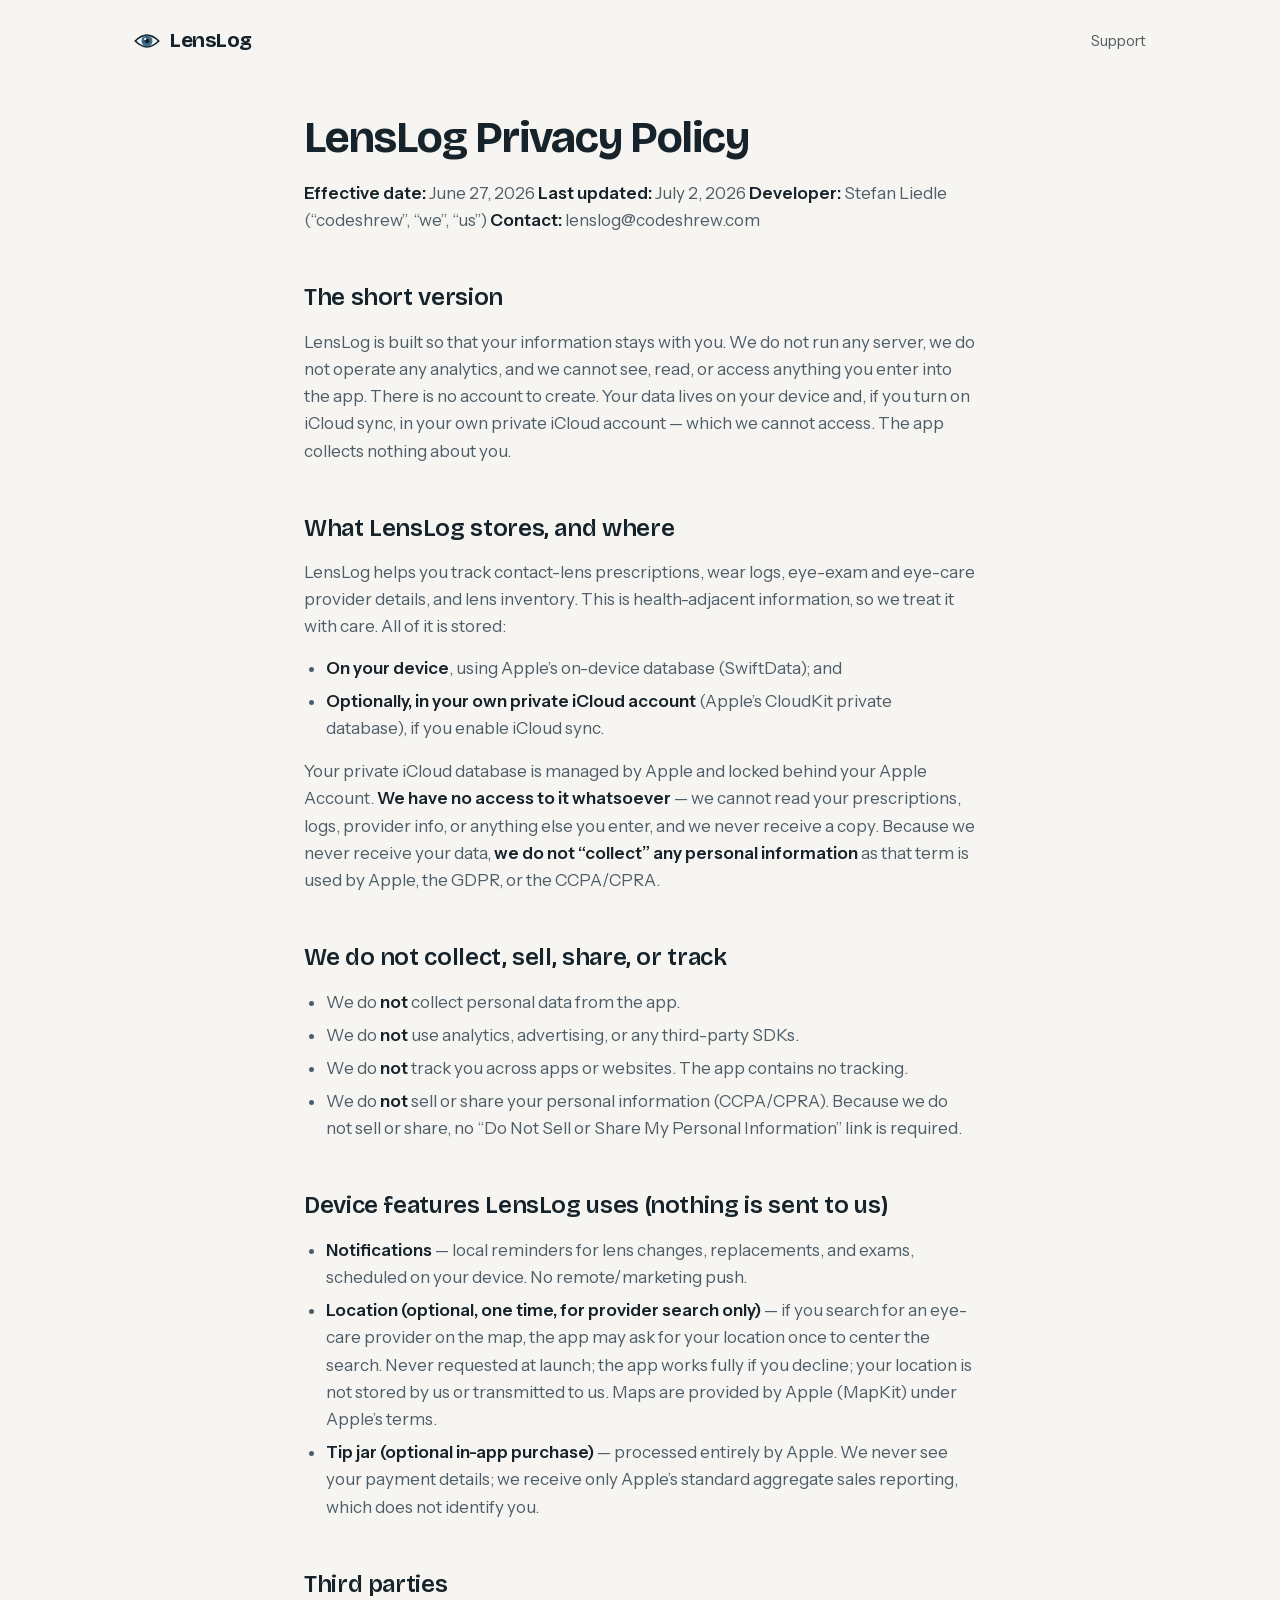
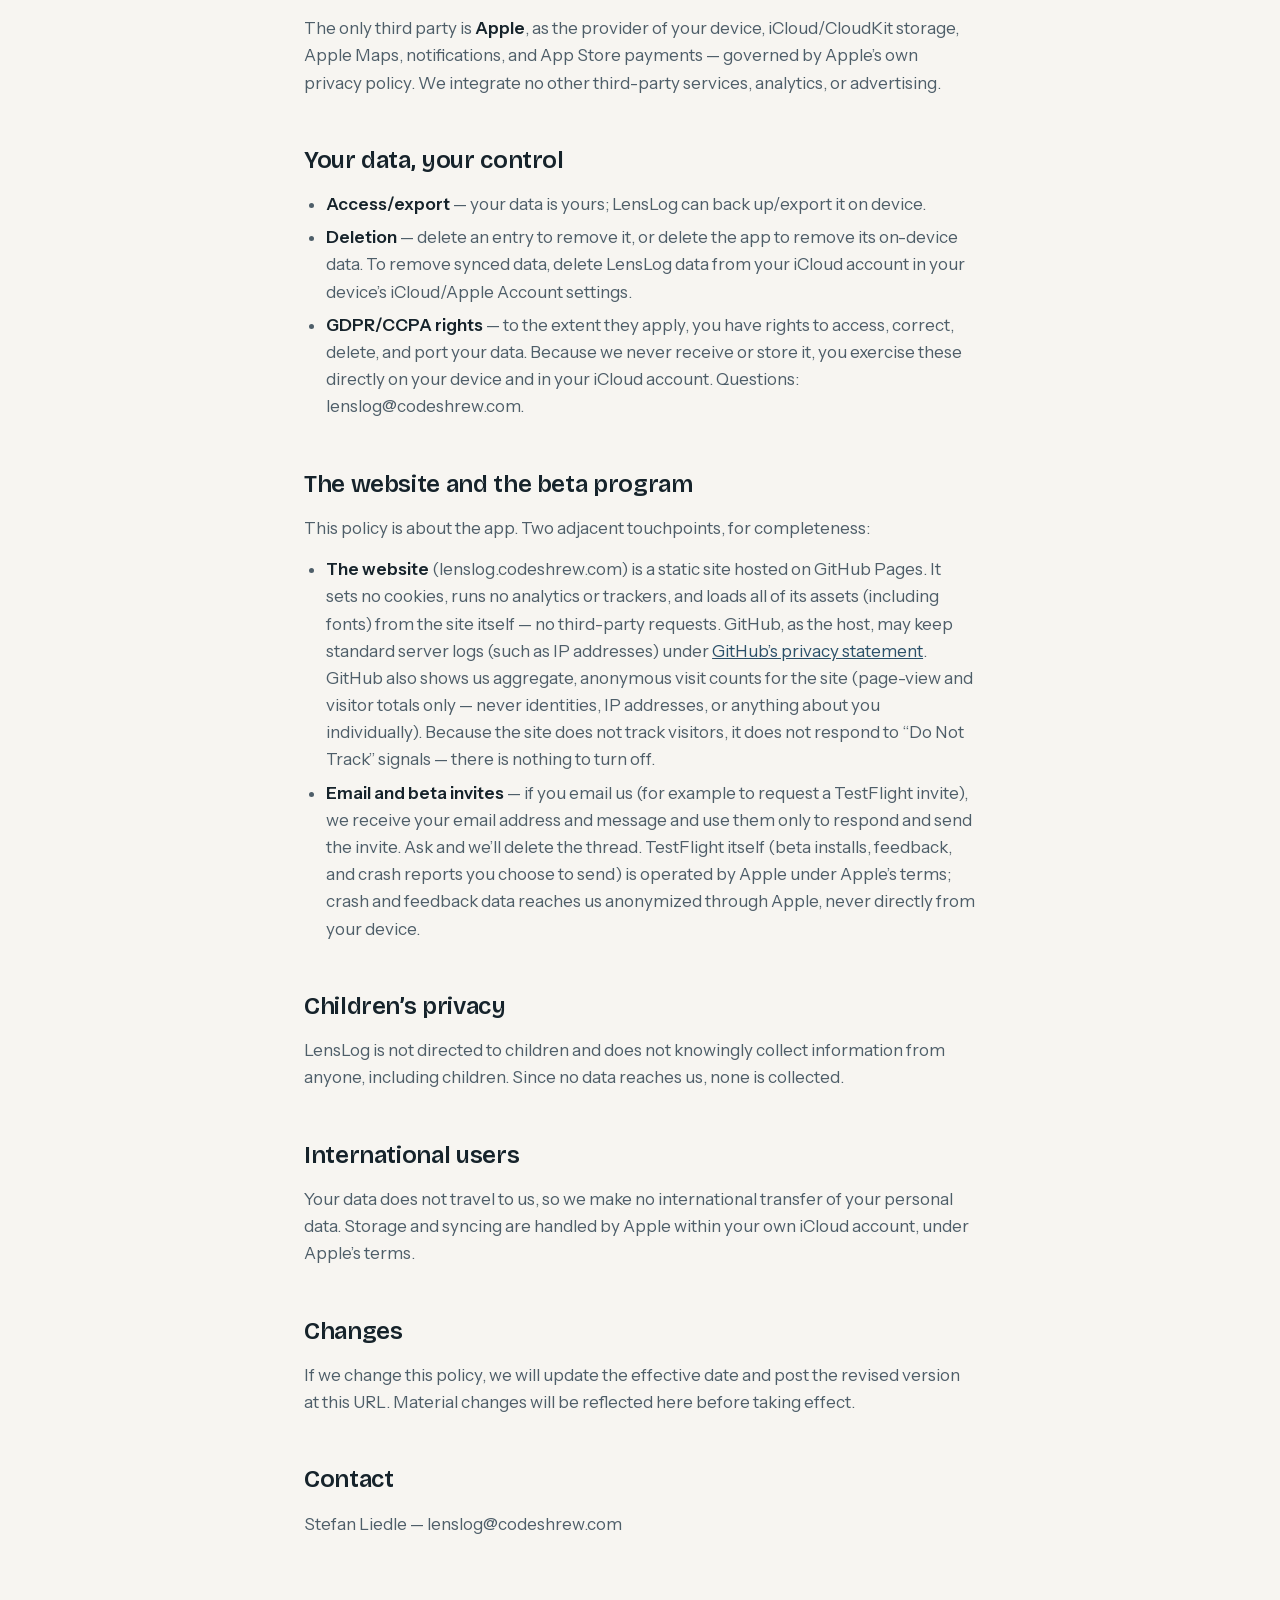
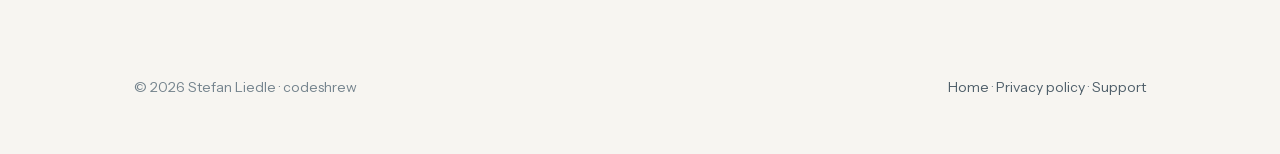
==== commit c77c3050: "Licensing: proprietary notice + third-party attributions (legal triage) - LICENSE: all-rights-reserv" ====
--- a/privacy/index.html
+++ b/privacy/index.html
@@ -120,9 +120,11 @@
 itself — no third-party requests. GitHub, as the host, may keep standard
 server logs (such as IP addresses) under <a
 href="https://docs.github.com/en/site-policy/privacy-policies/github-general-privacy-statement">GitHub’s
-privacy statement</a>. Because the site does not track visitors, it does
-not respond to “Do Not Track” signals — there is nothing to turn
-off.</li>
+privacy statement</a>. GitHub also shows us aggregate, anonymous visit
+counts for the site (page-view and visitor totals only — never
+identities, IP addresses, or anything about you individually). Because
+the site does not track visitors, it does not respond to “Do Not Track”
+signals — there is nothing to turn off.</li>
 <li><strong>Email and beta invites</strong> — if you email us (for
 example to request a TestFlight invite), we receive your email address
 and message and use them only to respond and send the invite. Ask and
--- a/site.css
+++ b/site.css
@@ -109,67 +109,83 @@
   display:grid;grid-template-columns:1.1fr .9fr;gap:40px;align-items:center;
   padding-top:36px;padding-bottom:68px;
 }
+.hero .wrap > *{min-width:0}
+.yours .wrap > *{min-width:0}
 .hero h1{margin:16px 0 22px}
 .hero p.lede{font-size:19px;max-width:30em;color:var(--muted);margin-bottom:30px}
 .cta-row{display:flex;align-items:center;gap:22px;flex-wrap:wrap}
 .cta-row .alt{font-size:15px}
 
-/* Day-ring chip — the app's iris countdown, quoted accurately (5 of 14). */
-.day-chip{
-  display:inline-flex;align-items:center;gap:10px;margin-top:22px;
+.fineprint{
+  font-family:"Spline Sans Mono",monospace;font-size:12.5px;letter-spacing:.08em;
+  color:var(--soft);margin-top:22px;
+}
+
+/* ---------- phone frames (devices.css, scaled) ----------
+   The frame is a fixed 428×868 box shrunk with transform:scale(--s).
+   Transforms don't change layout size, so the wrapper must compensate BOTH
+   dimensions — width too, or the 428px layout box sets the grid's
+   min-content and phones get sideways scroll (QA finding 2026-07-02). */
+.phone-hero{display:flex;justify-content:center;min-width:0}
+.phone-scale{
+  --s:.68;
+  /* Origin top LEFT: with the wrapper sized to 428×868 × --s, scaling the
+     428px content from the left edge makes it exactly fill the wrapper.
+     (top center would scale around the SHRUNKEN wrapper's midline and shove
+     the render right by (428·s/2)(1−s) — the off-center QA follow-up.) */
+  transform:scale(var(--s));transform-origin:top left;
+  width:calc(428px*var(--s));height:calc(868px*var(--s));
+}
+.device .device-screen{object-fit:cover}
+@media (max-width:1024px){ .phone-scale{--s:.58} }
+@media (max-width:820px){ .phone-scale{--s:.5} }
+@media (max-width:380px){ .phone-scale{--s:.42} }
+
+/* ---------- feature rows (each paired with its screenshot) ---------- */
+.features{background:var(--raise);border-top:1px solid var(--border);border-bottom:1px solid var(--border)}
+.features .wrap{padding-top:76px;padding-bottom:56px}
+.features .sub{color:var(--muted);margin:8px 0 10px;max-width:38em}
+.feature{
+  display:grid;grid-template-columns:1.05fr .95fr;gap:48px;align-items:center;
+  padding:46px 0;border-bottom:1px solid var(--border);min-width:0;
+}
+.feature:last-of-type{border-bottom:none}
+.feature.flip .feature-copy{order:2}
+.rx-label{
+  font-family:"Spline Sans Mono",monospace;font-size:13px;letter-spacing:.12em;
+  color:var(--accent);display:block;margin-bottom:10px;
+}
+.feature h3{font-family:"Bricolage Grotesque",sans-serif;font-size:clamp(21px,2.6vw,26px);
+  font-weight:600;letter-spacing:-.015em;margin-bottom:10px}
+.feature p{font-size:16.5px;color:var(--muted);max-width:26em}
+.feature-shot{
+  justify-self:center;width:min(340px,100%);aspect-ratio:4/5;
+  border-radius:24px;overflow:hidden;border:1px solid var(--border);box-shadow:var(--shadow);
+  min-width:0;
+}
+.feature-shot img{width:100%;height:100%;object-fit:cover;object-position:var(--pos,center top)}
+@media (max-width:820px){
+  .feature{grid-template-columns:1fr;gap:26px;padding:38px 0}
+  .feature.flip .feature-copy{order:0}
+  .feature-shot{width:min(300px,100%)}
+}
+
+/* ---------- learn band (education explorers) ---------- */
+.learn .wrap{
+  padding-top:72px;padding-bottom:72px;
+  display:grid;grid-template-columns:1.1fr .9fr;gap:48px;align-items:center;
+}
+.learn .wrap > *{min-width:0}
+.learn p{color:var(--muted);max-width:30em;margin:12px 0 18px}
+.learn .sample-line{
   font-family:"Spline Sans Mono",monospace;font-size:12.5px;letter-spacing:.08em;
   color:var(--soft);
 }
-.day-ring{
-  width:22px;height:22px;border-radius:50%;flex:none;
-  background:conic-gradient(var(--iris) 0deg 128.6deg, var(--ring-track) 128.6deg 360deg);
-  -webkit-mask:radial-gradient(circle at center, transparent 5.5px, #000 6px);
-  mask:radial-gradient(circle at center, transparent 5.5px, #000 6px);
-}
-.day-chip b{color:var(--text);font-weight:500}
-
-/* ---------- phone frames (devices.css, scaled) ---------- */
-.phone-hero{display:flex;justify-content:center}
-.phone-scale{transform:scale(.68);transform-origin:top center;height:calc(868px*.68)}
-.device .device-screen{object-fit:cover}
-@media (max-width:1024px){ .phone-scale{transform:scale(.58);height:calc(868px*.58)} }
-@media (max-width:820px){ .phone-scale{transform:scale(.5);height:calc(868px*.5)} }
-@media (max-width:380px){ .phone-scale{transform:scale(.42);height:calc(868px*.42)} }
-
-/* ---------- rx-card features ---------- */
-.features{background:var(--raise);border-top:1px solid var(--border);border-bottom:1px solid var(--border)}
-.features .wrap{padding-top:76px;padding-bottom:70px}
-.features .sub{color:var(--muted);margin:8px 0 44px;max-width:38em}
-.rx-card{display:grid;grid-template-columns:repeat(2,1fr);border-top:1px solid var(--border)}
-.rx-row{
-  padding:30px 28px 32px 0;border-bottom:1px solid var(--border);
-  display:grid;grid-template-columns:96px 1fr;gap:18px;align-items:start;
-}
-.rx-row:nth-child(odd){padding-right:44px}
-.rx-row:nth-child(even){padding-left:44px;border-left:1px solid var(--border)}
-.rx-label{
-  font-family:"Spline Sans Mono",monospace;font-size:13px;letter-spacing:.1em;
-  color:var(--accent);padding-top:4px;
-}
-.rx-row h3{font-family:"Bricolage Grotesque",sans-serif;font-size:19px;font-weight:600;
-  letter-spacing:-.01em;margin-bottom:6px}
-.rx-row p{font-size:15.5px;color:var(--muted)}
-.rx-footer{
-  font-family:"Spline Sans Mono",monospace;font-size:12.5px;letter-spacing:.08em;
-  color:var(--soft);padding-top:22px;
-}
-.rx-footer b{color:var(--accent);font-weight:500}
-
-/* ---------- screens strip ---------- */
-.screens .wrap{padding-top:72px;padding-bottom:72px}
-.screens .h2{text-align:center;margin-bottom:34px}
-.shots{display:grid;grid-template-columns:repeat(4,1fr);gap:24px;max-width:1012px;margin:0 auto}
-.shot{border-radius:24px;overflow:hidden;border:1px solid var(--border);box-shadow:var(--shadow)}
-.shot img{display:block;width:100%;height:auto}
-.shot-caption{font-family:"Spline Sans Mono",monospace;font-size:12.5px;letter-spacing:.1em;
-  text-transform:uppercase;color:var(--soft);text-align:center;margin-top:12px}
-@media (max-width:820px){ .shots{grid-template-columns:repeat(2,1fr);max-width:560px} }
-@media (max-width:520px){ .shots{grid-template-columns:1fr;max-width:320px} }
+.learn .sample-line b{color:var(--accent);font-weight:500}
+.learn .feature-shot{aspect-ratio:3/4}
+@media (max-width:820px){
+  .learn .wrap{grid-template-columns:1fr;gap:26px}
+}
 
 /* ---------- make it yours ---------- */
 .yours{background:var(--raise);border-top:1px solid var(--border);border-bottom:1px solid var(--border)}
@@ -186,13 +202,13 @@
 .swatch[aria-pressed="true"]{border-color:var(--accent);transform:scale(1.12)}
 .swatch-name{font-family:"Spline Sans Mono",monospace;font-size:12.5px;letter-spacing:.1em;
   text-transform:uppercase;color:var(--soft);margin-top:16px}
-.yours .phone-scale{transform:scale(.56);height:calc(868px*.56)}
+.yours .phone-scale{--s:.56}
 #variant-img{transition:opacity .22s ease}
 #variant-img.swapping{opacity:0}
 @media (max-width:820px){
   .yours .wrap{grid-template-columns:1fr;gap:28px}
   .yours .phone-hero{order:2}
-  .yours .phone-scale{transform:scale(.46);height:calc(868px*.46)}
+  .yours .phone-scale{--s:.46}
 }
 
 /* ---------- privacy band ---------- */
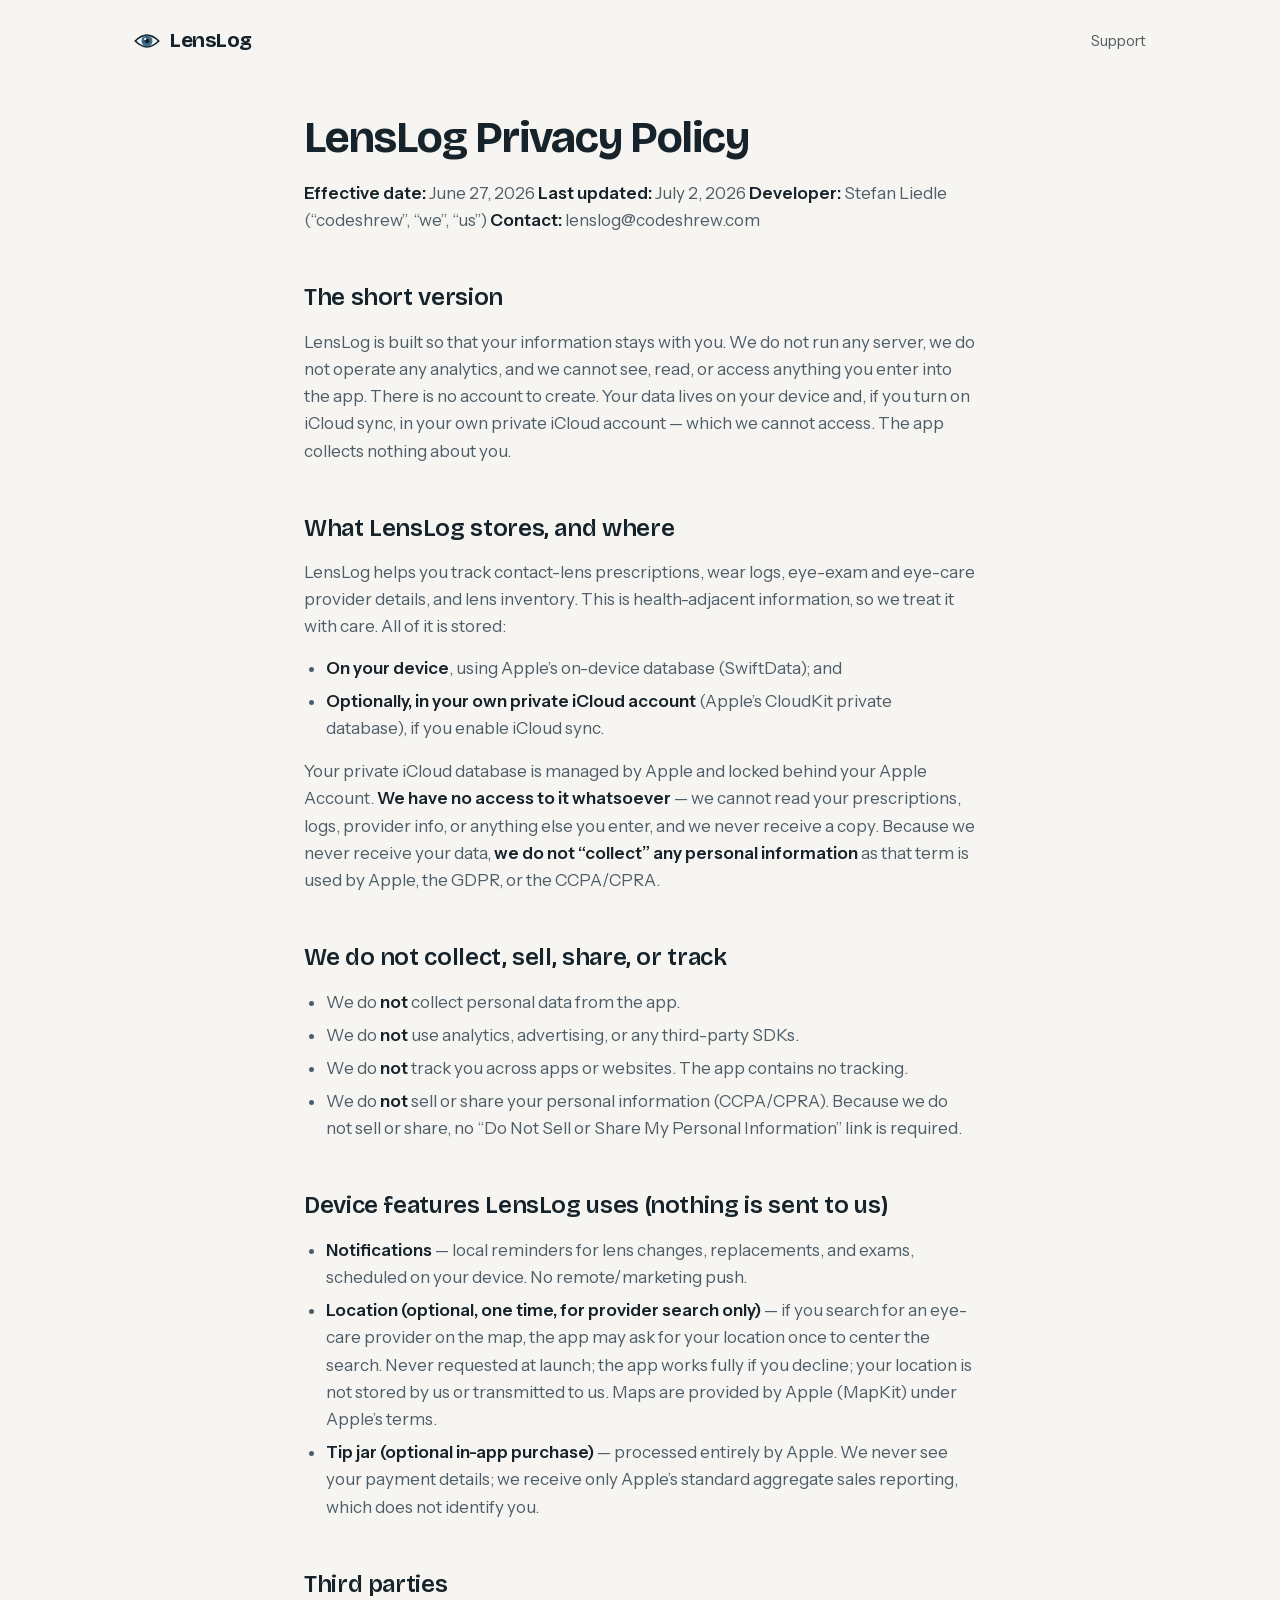
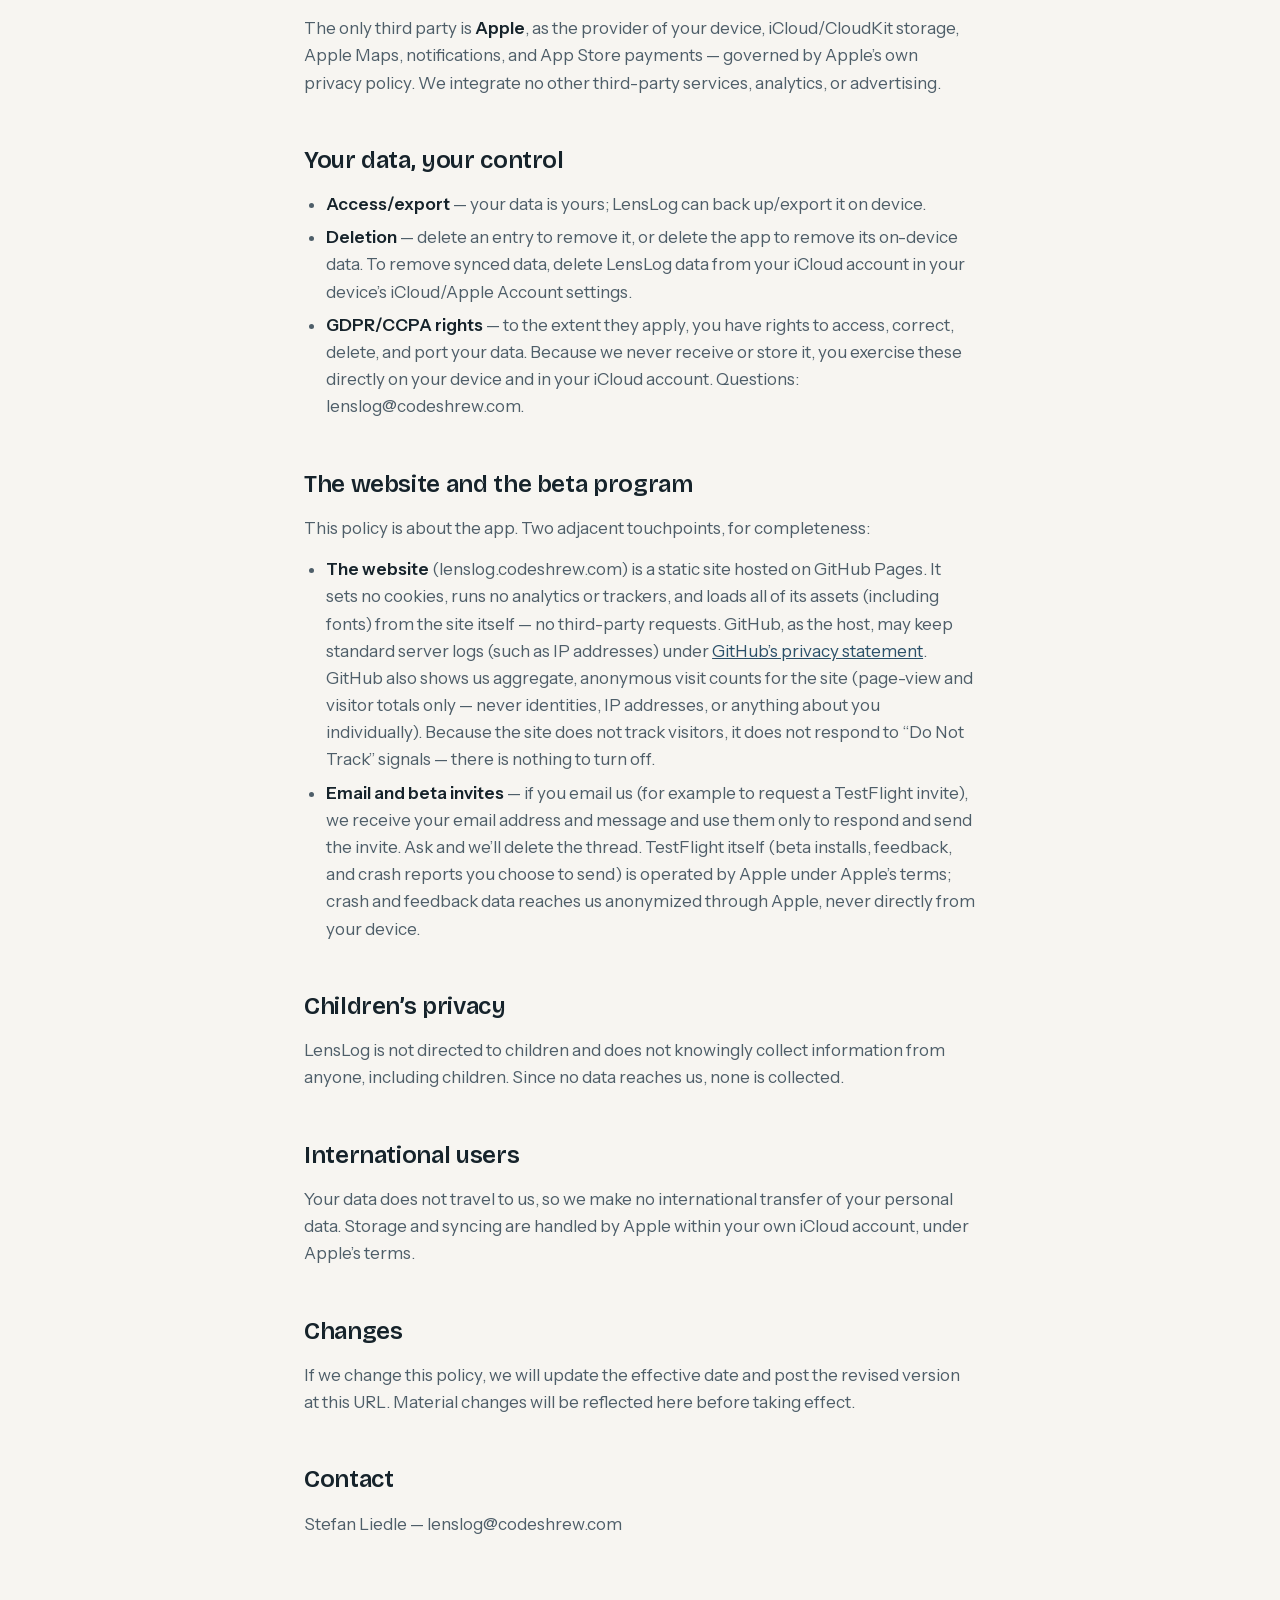
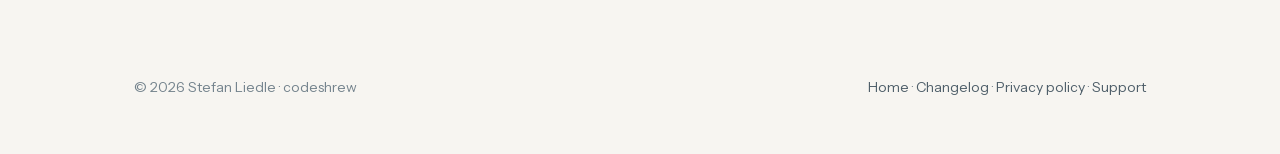
==== commit 5c8fded2: "Add /changelog page + footer links Public changelog at /changelog: a "Beta" section with the 1.0 Bet" ====
--- a/privacy/index.html
+++ b/privacy/index.html
@@ -8,7 +8,9 @@
 <meta name="viewport" content="width=device-width, initial-scale=1">
 <meta name="theme-color" media="(prefers-color-scheme: light)" content="#F7F5F1">
 <meta name="theme-color" media="(prefers-color-scheme: dark)" content="#0D161D">
-<link rel="icon" href="/favicon.svg" type="image/svg+xml">
+<link rel="icon" href="/favicon-32.png" sizes="32x32" type="image/png">
+<link rel="icon" href="/favicon-192.png" sizes="192x192" type="image/png">
+<link rel="apple-touch-icon" href="/apple-touch-icon.png">
 <link rel="preload" href="/fonts/gf-02.woff2" as="font" type="font/woff2" crossorigin>
 <link rel="preload" href="/fonts/gf-04.woff2" as="font" type="font/woff2" crossorigin>
 <link rel="stylesheet" href="/fonts/fonts.css">
@@ -152,7 +154,7 @@
 <footer class="site">
   <div class="wrap">
     <div>© 2026 Stefan Liedle · codeshrew</div>
-    <div><a href="/">Home</a> · <a href="/privacy/">Privacy policy</a> · <a href="/support/">Support</a></div>
+    <div><a href="/">Home</a> · <a href="/changelog/">Changelog</a> · <a href="/privacy/">Privacy policy</a> · <a href="/support/">Support</a></div>
   </div>
 </footer>
 <script>
--- a/site.css
+++ b/site.css
@@ -158,16 +158,11 @@
 .feature h3{font-family:"Bricolage Grotesque",sans-serif;font-size:clamp(21px,2.6vw,26px);
   font-weight:600;letter-spacing:-.015em;margin-bottom:10px}
 .feature p{font-size:16.5px;color:var(--muted);max-width:26em}
-.feature-shot{
-  justify-self:center;width:min(340px,100%);aspect-ratio:4/5;
-  border-radius:24px;overflow:hidden;border:1px solid var(--border);box-shadow:var(--shadow);
-  min-width:0;
-}
-.feature-shot img{width:100%;height:100%;object-fit:cover;object-position:var(--pos,center top)}
+.feature-phone{--s:.52}
 @media (max-width:820px){
   .feature{grid-template-columns:1fr;gap:26px;padding:38px 0}
   .feature.flip .feature-copy{order:0}
-  .feature-shot{width:min(300px,100%)}
+  .feature-phone{--s:.44}
 }
 
 /* ---------- learn band (education explorers) ---------- */
@@ -182,7 +177,6 @@
   color:var(--soft);
 }
 .learn .sample-line b{color:var(--accent);font-weight:500}
-.learn .feature-shot{aspect-ratio:3/4}
 @media (max-width:820px){
   .learn .wrap{grid-template-columns:1fr;gap:26px}
 }
@@ -192,17 +186,23 @@
 .yours .wrap{padding-top:72px;padding-bottom:72px;display:grid;
   grid-template-columns:.9fr 1.1fr;gap:44px;align-items:center}
 .yours p{color:var(--muted);max-width:30em;margin:12px 0 26px}
-.swatches{display:flex;gap:14px;flex-wrap:wrap}
-.swatch{
-  width:44px;height:44px;border-radius:50%;border:3px solid transparent;
-  cursor:pointer;padding:0;background-clip:padding-box;
-  transition:transform .12s ease,border-color .12s ease;
-}
-.swatch:hover{transform:scale(1.1)}
-.swatch[aria-pressed="true"]{border-color:var(--accent);transform:scale(1.12)}
 .swatch-name{font-family:"Spline Sans Mono",monospace;font-size:12.5px;letter-spacing:.1em;
-  text-transform:uppercase;color:var(--soft);margin-top:16px}
+  text-transform:uppercase;color:var(--soft);margin-top:8px}
+/* Carousel position dots (replace the old fixed swatch picker — a scrolling
+   set of examples reads as "any color", not "these six"). */
+.eye-dots{display:flex;gap:10px;margin-top:16px;flex-wrap:wrap}
+.eye-dots button{
+  width:10px;height:10px;border-radius:50%;padding:0;cursor:pointer;border:none;
+  background:var(--soft);opacity:.35;
+  transition:opacity .15s ease,transform .15s ease,background .15s ease;
+}
+.eye-dots button:hover{opacity:.7}
+.eye-dots button[aria-selected="true"]{opacity:1;background:var(--accent);transform:scale(1.3)}
+.eye-hint{font-size:12px;color:var(--soft);margin-top:14px}
+html:not(.js) .eye-hint{display:none}   /* no carousel without JS → no swipe hint */
 .yours .phone-scale{--s:.56}
+.yours .phone-hero{cursor:grab;touch-action:pan-y;outline-offset:6px}
+.yours .phone-hero:active{cursor:grabbing}
 #variant-img{transition:opacity .22s ease}
 #variant-img.swapping{opacity:0}
 @media (max-width:820px){
@@ -251,7 +251,7 @@
 /* ---------- responsive hero ---------- */
 @media (max-width:820px){
   .hero .wrap{grid-template-columns:1fr;gap:34px;padding-top:6px;padding-bottom:54px}
-  .phone-hero{order:-1}
+  .hero .phone-hero{order:-1}
   .rx-card{grid-template-columns:1fr}
   .rx-row:nth-child(odd){padding-right:0}
   .rx-row:nth-child(even){padding-left:0;border-left:none}
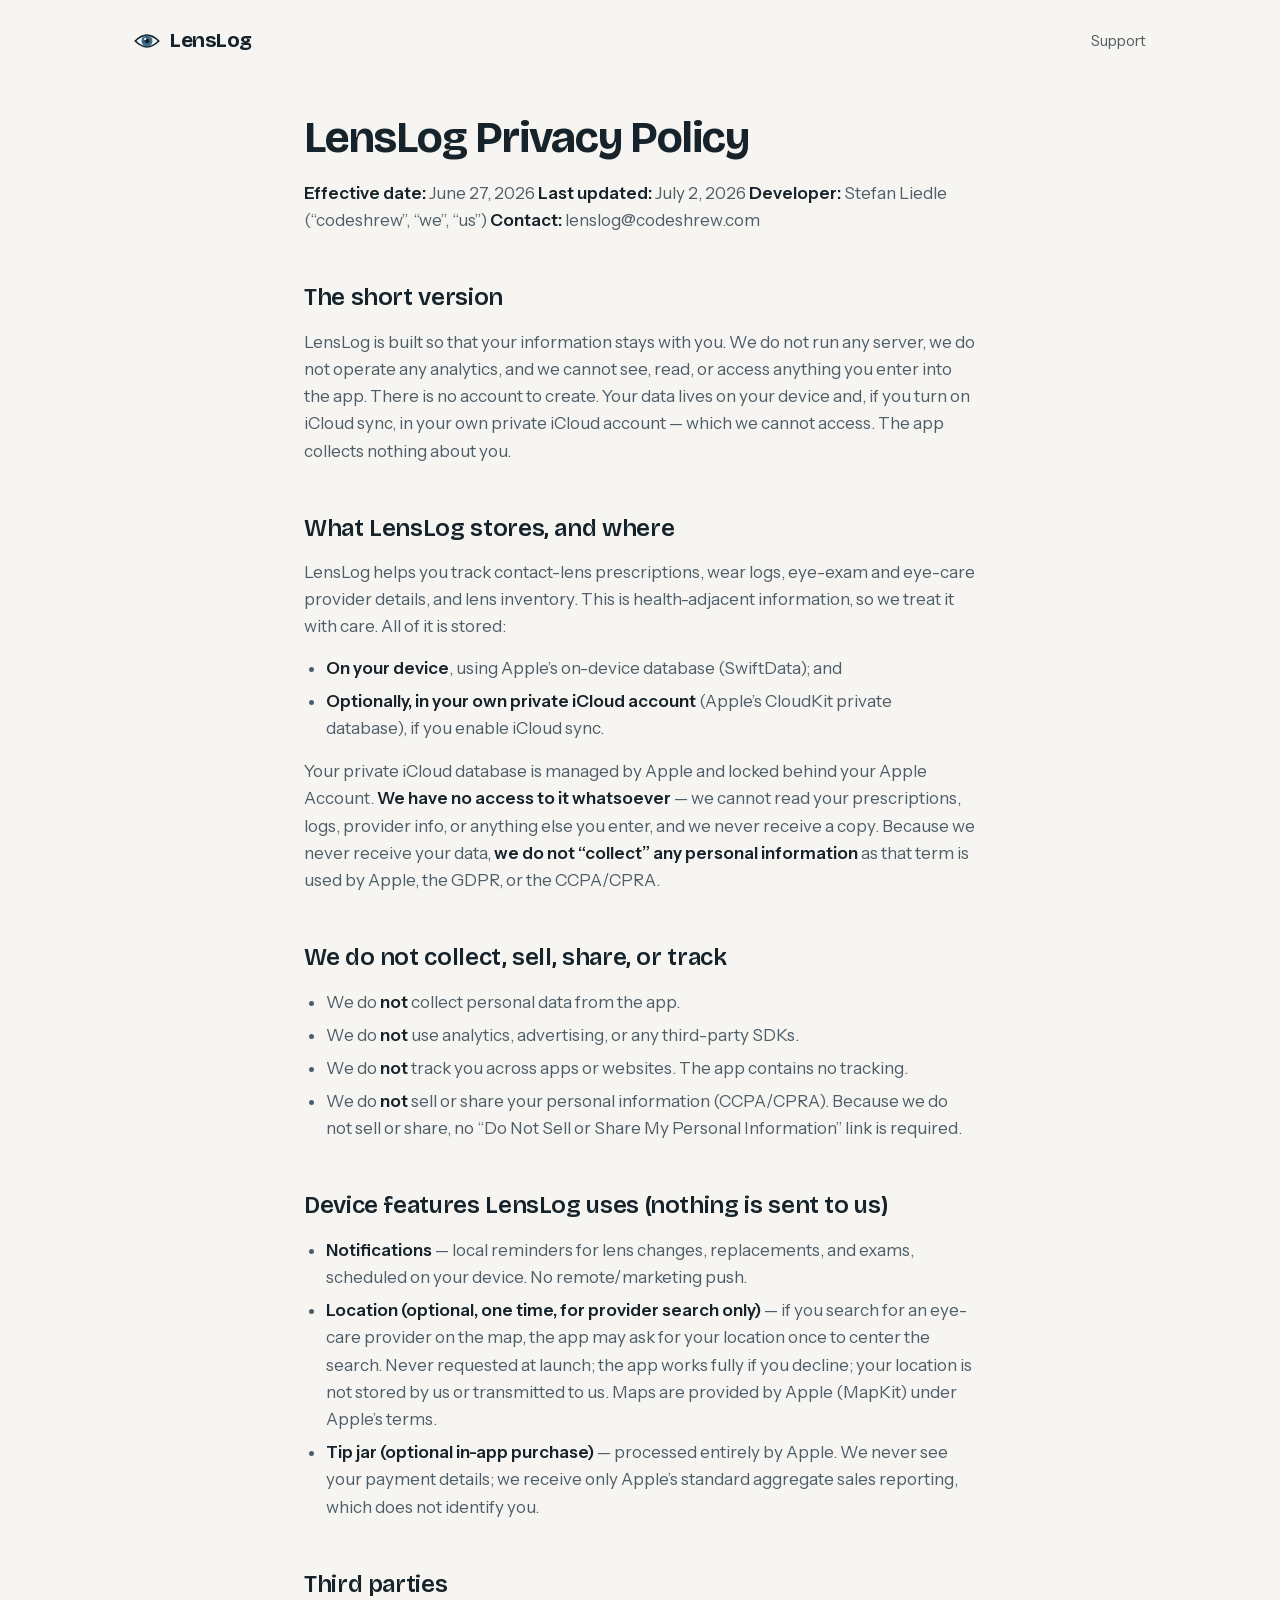
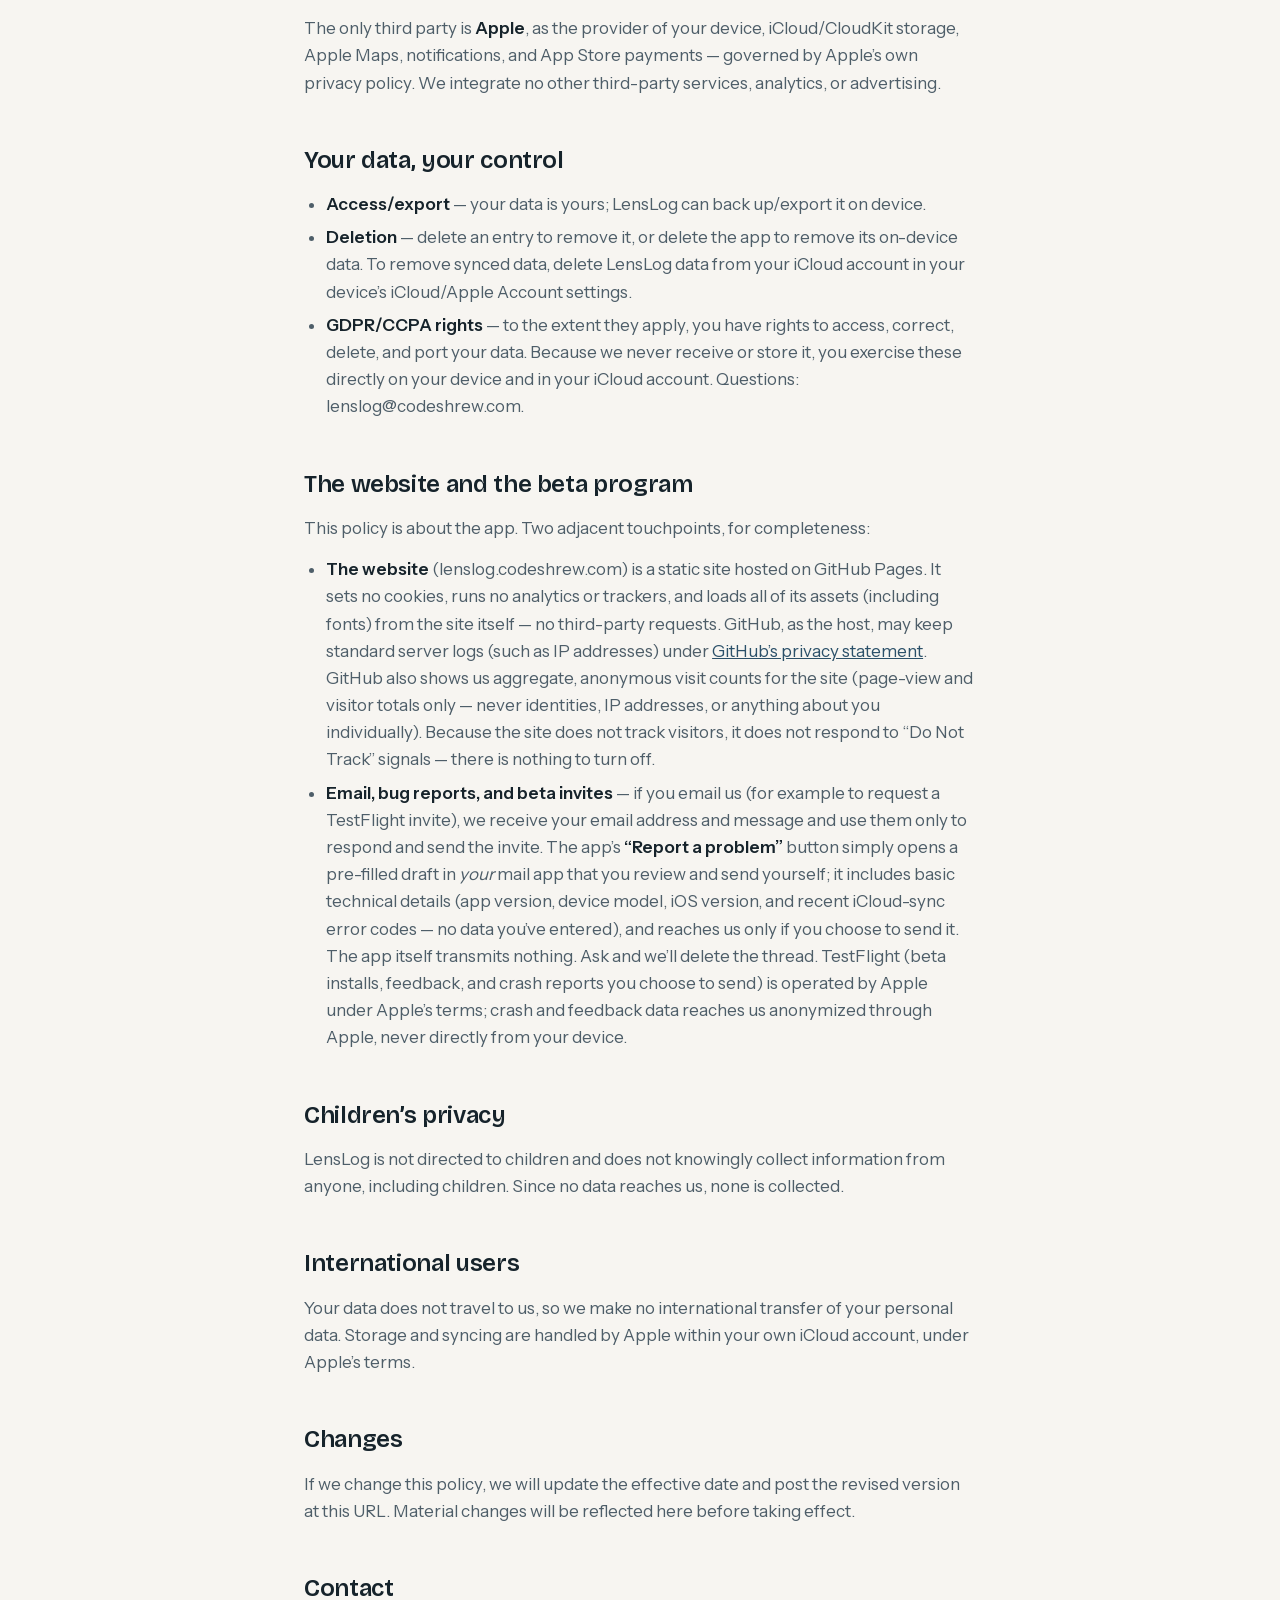
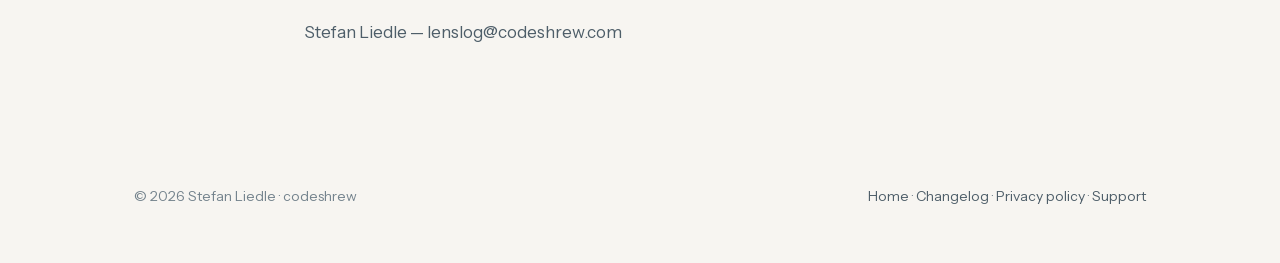
==== commit e63fba26: "Privacy: disclose the in-app "Report a problem" flow + its diagnostics Honest disclosure (Guideline " ====
--- a/privacy/index.html
+++ b/privacy/index.html
@@ -127,13 +127,18 @@
 identities, IP addresses, or anything about you individually). Because
 the site does not track visitors, it does not respond to “Do Not Track”
 signals — there is nothing to turn off.</li>
-<li><strong>Email and beta invites</strong> — if you email us (for
-example to request a TestFlight invite), we receive your email address
-and message and use them only to respond and send the invite. Ask and
-we’ll delete the thread. TestFlight itself (beta installs, feedback, and
-crash reports you choose to send) is operated by Apple under Apple’s
-terms; crash and feedback data reaches us anonymized through Apple,
-never directly from your device.</li>
+<li><strong>Email, bug reports, and beta invites</strong> — if you email
+us (for example to request a TestFlight invite), we receive your email
+address and message and use them only to respond and send the invite. The
+app’s <strong>“Report a problem”</strong> button simply opens a pre-filled
+draft in <em>your</em> mail app that you review and send yourself; it
+includes basic technical details (app version, device model, iOS version,
+and recent iCloud-sync error codes — no data you’ve entered), and reaches
+us only if you choose to send it. The app itself transmits nothing. Ask and
+we’ll delete the thread. TestFlight (beta installs, feedback, and crash
+reports you choose to send) is operated by Apple under Apple’s terms; crash
+and feedback data reaches us anonymized through Apple, never directly from
+your device.</li>
 </ul>
 <h2 id="childrens-privacy">Children’s privacy</h2>
 <p>LensLog is not directed to children and does not knowingly collect
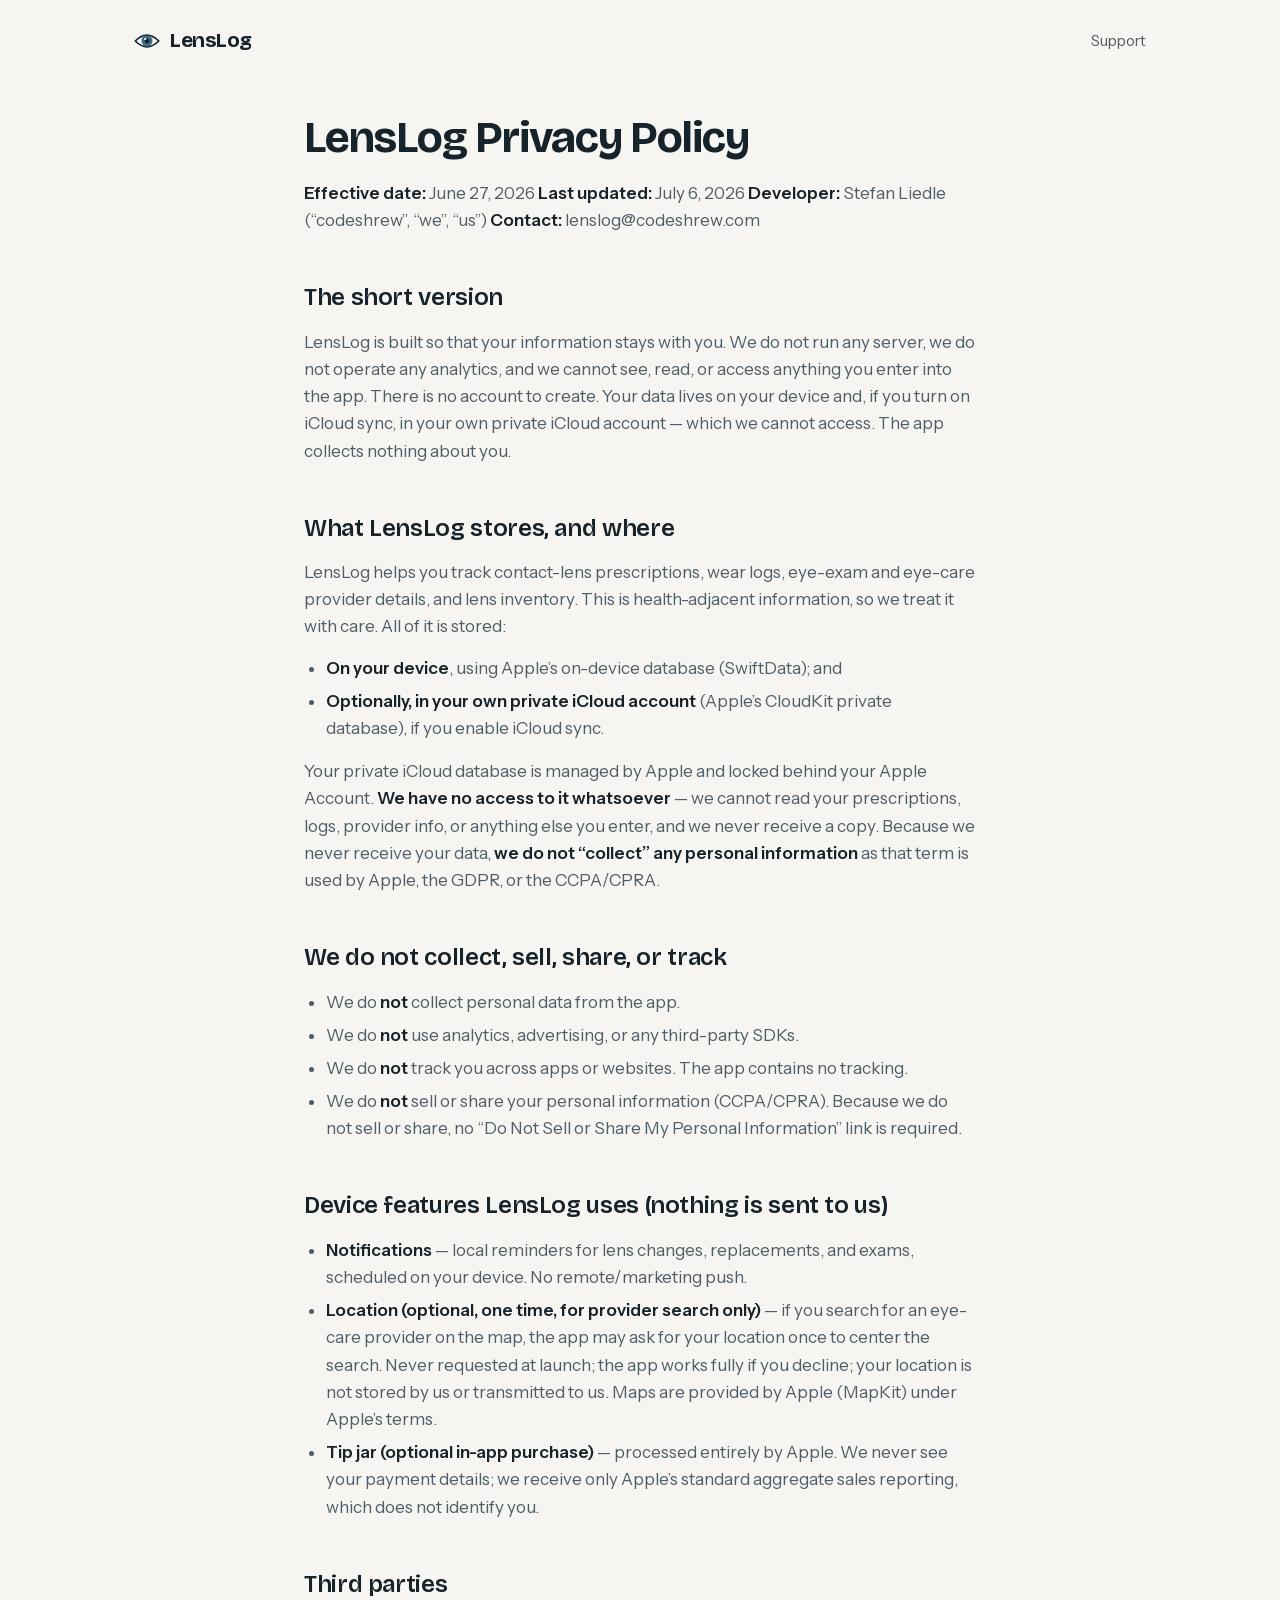
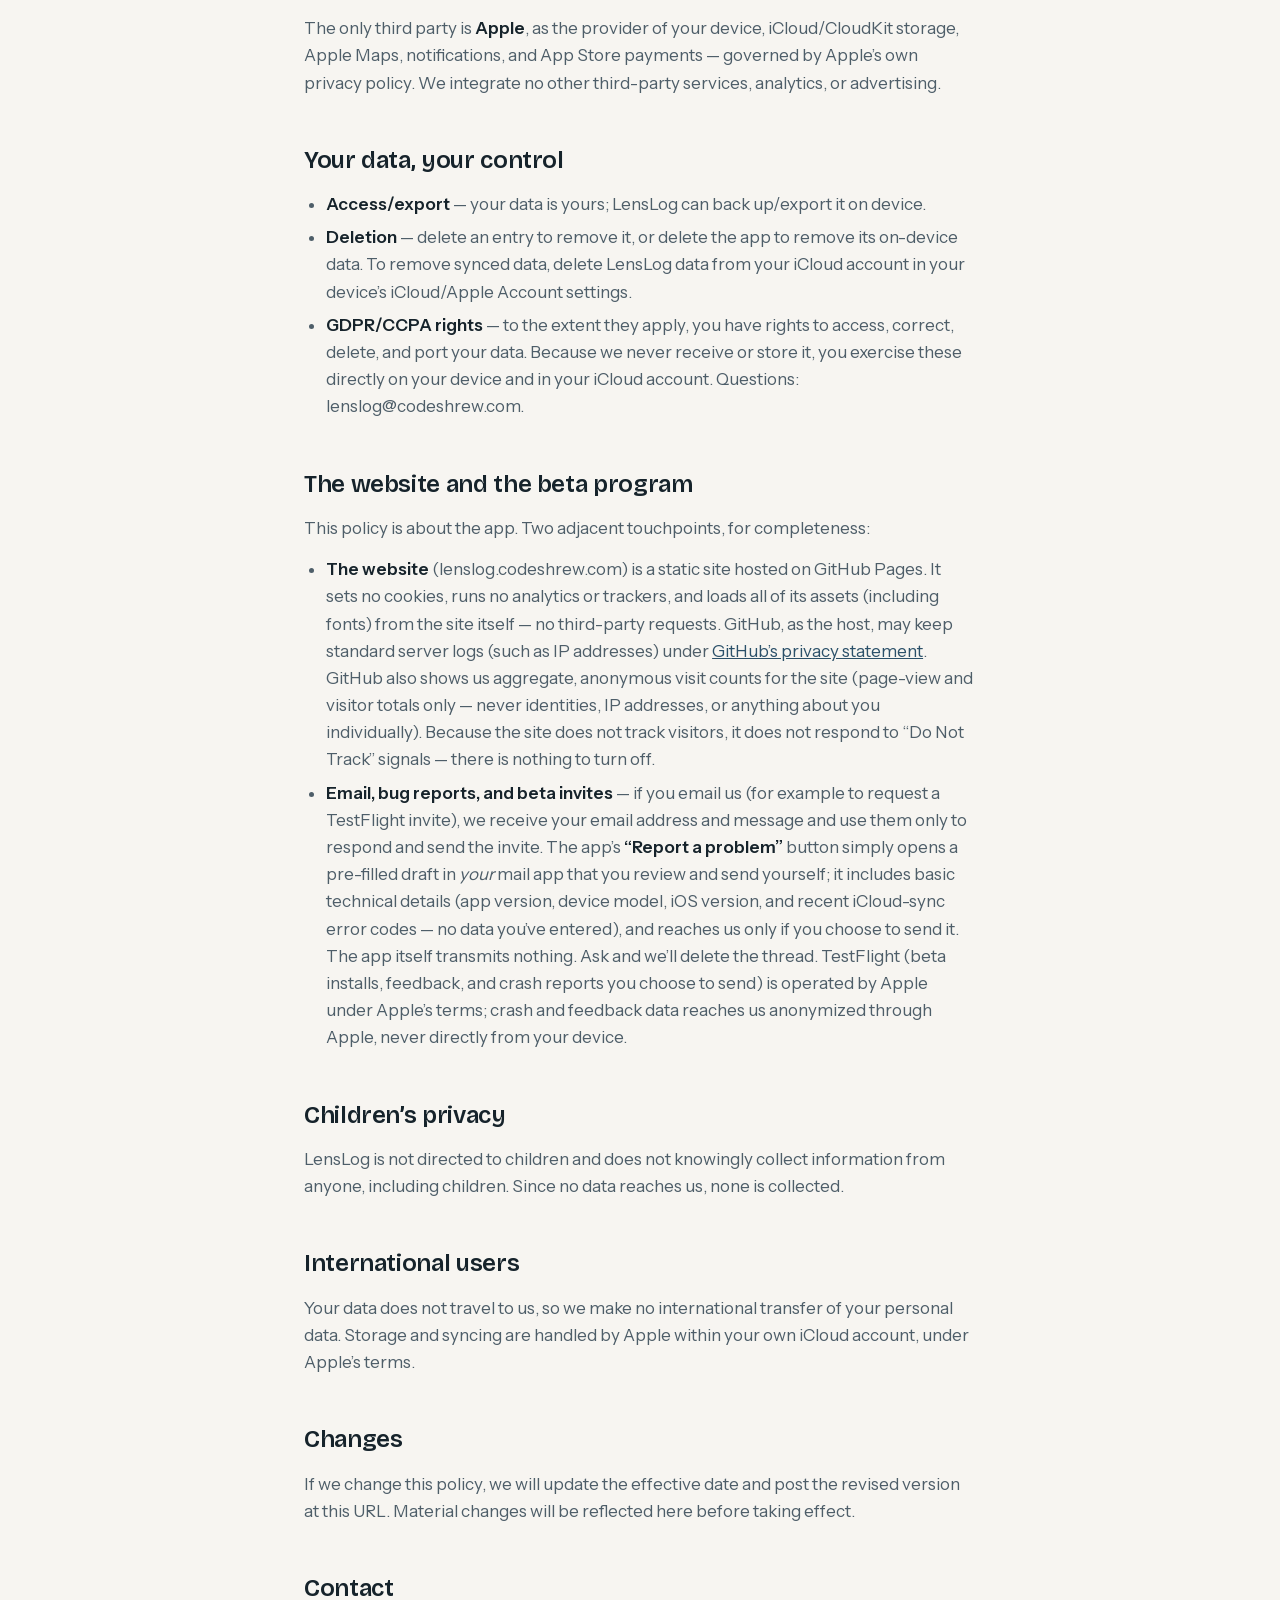
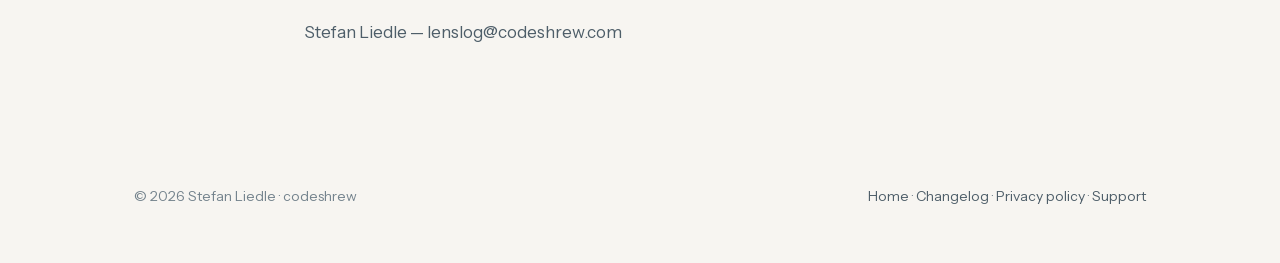
==== commit 0389678f: "Privacy: bump Last updated to 2026-07-06 for the report-a-problem disclosure 🤖 Generated with [Claud" ====
--- a/privacy/index.html
+++ b/privacy/index.html
@@ -36,7 +36,7 @@
 <main id="main" class="prose">
 <h1 id="lenslog-privacy-policy">LensLog Privacy Policy</h1>
 <p><strong>Effective date:</strong> June 27, 2026 <strong>Last
-updated:</strong> July 2, 2026 <strong>Developer:</strong> Stefan Liedle
+updated:</strong> July 6, 2026 <strong>Developer:</strong> Stefan Liedle
 (“codeshrew”, “we”, “us”) <strong>Contact:</strong>
 lenslog@codeshrew.com</p>
 <h2 id="the-short-version">The short version</h2>
